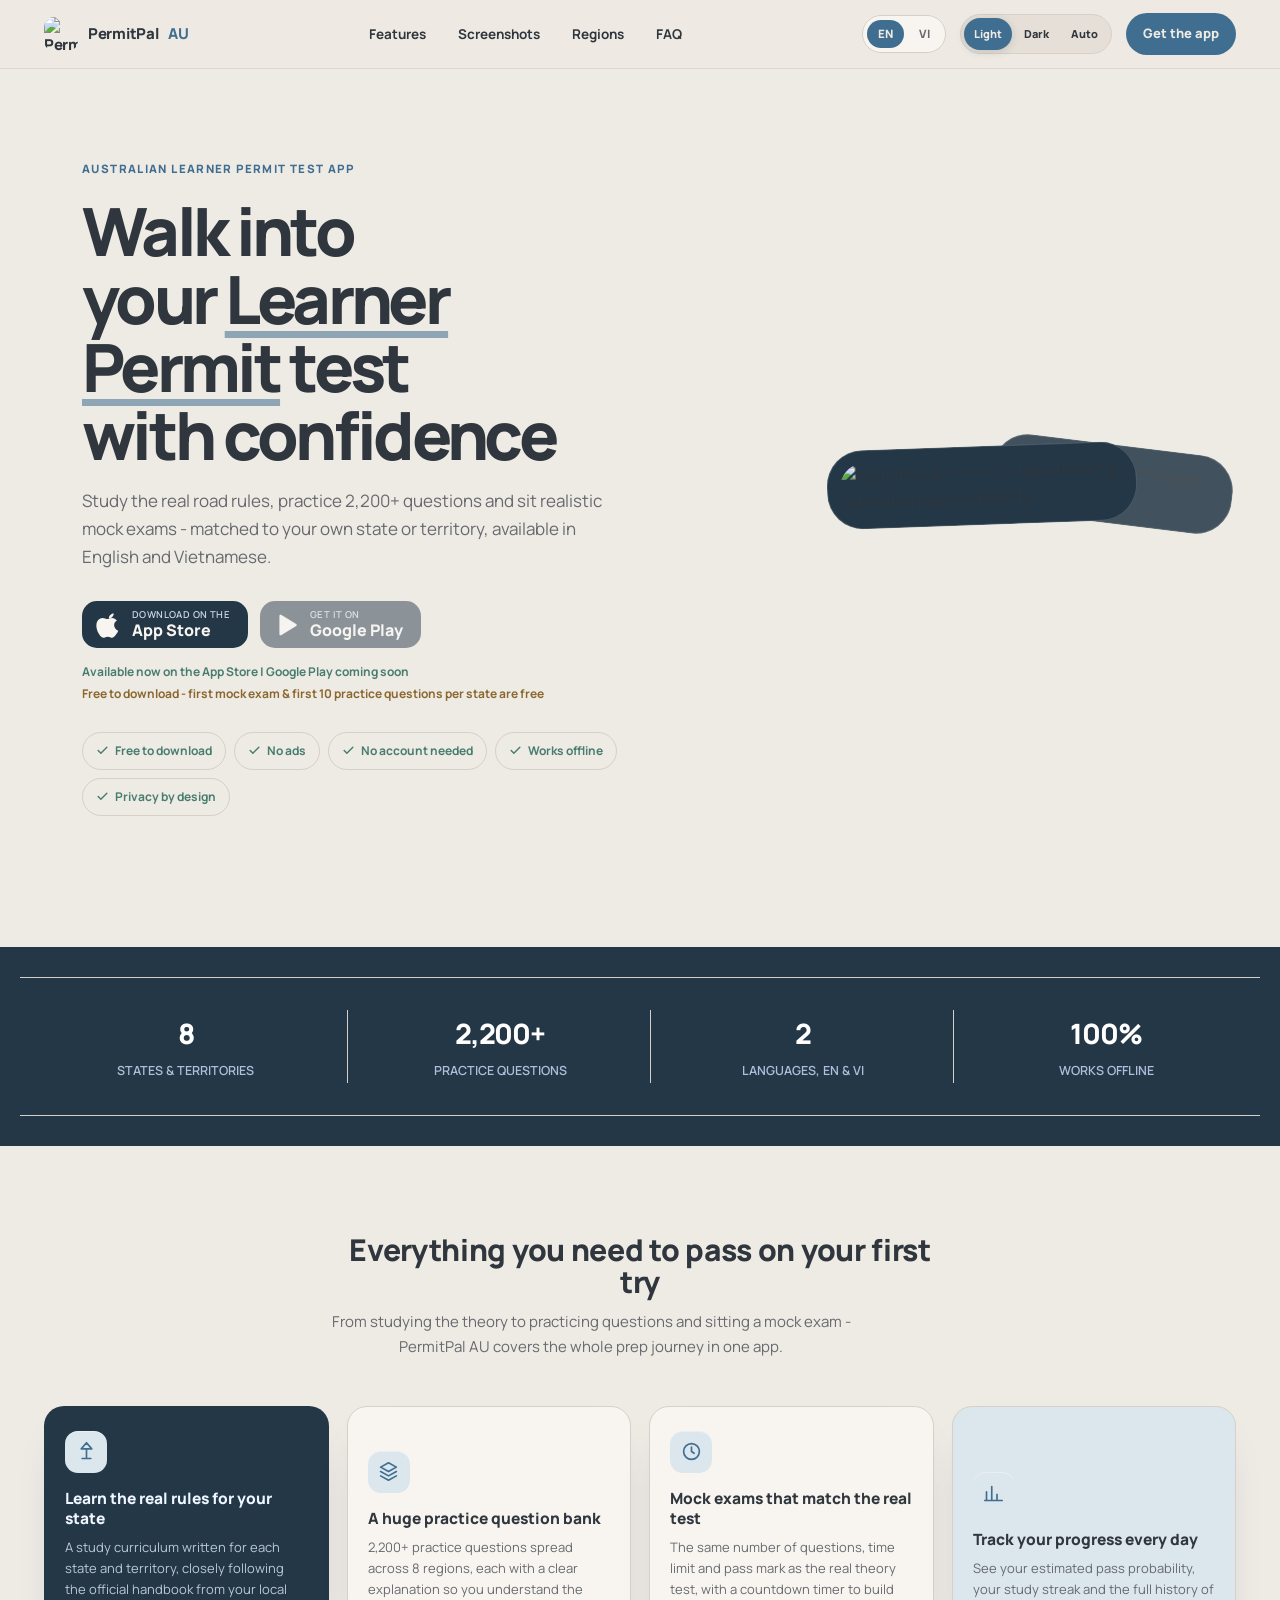
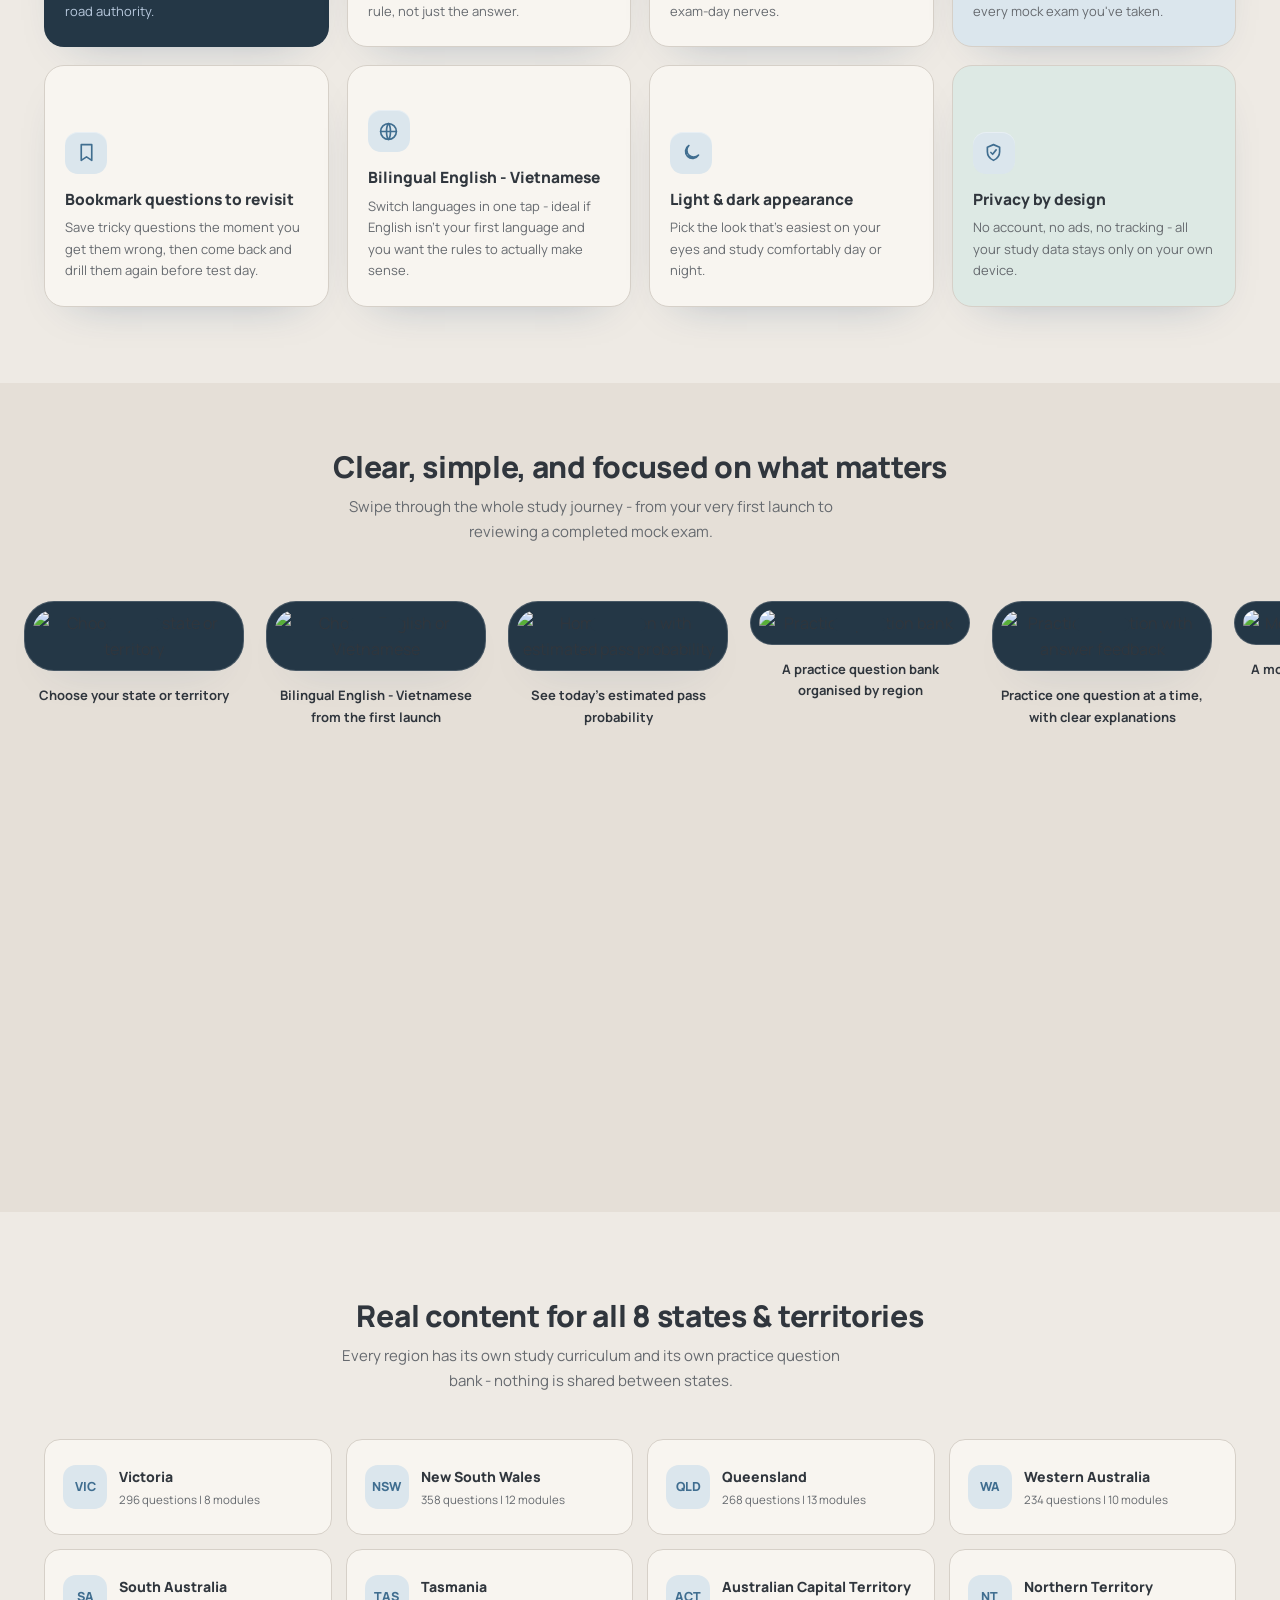
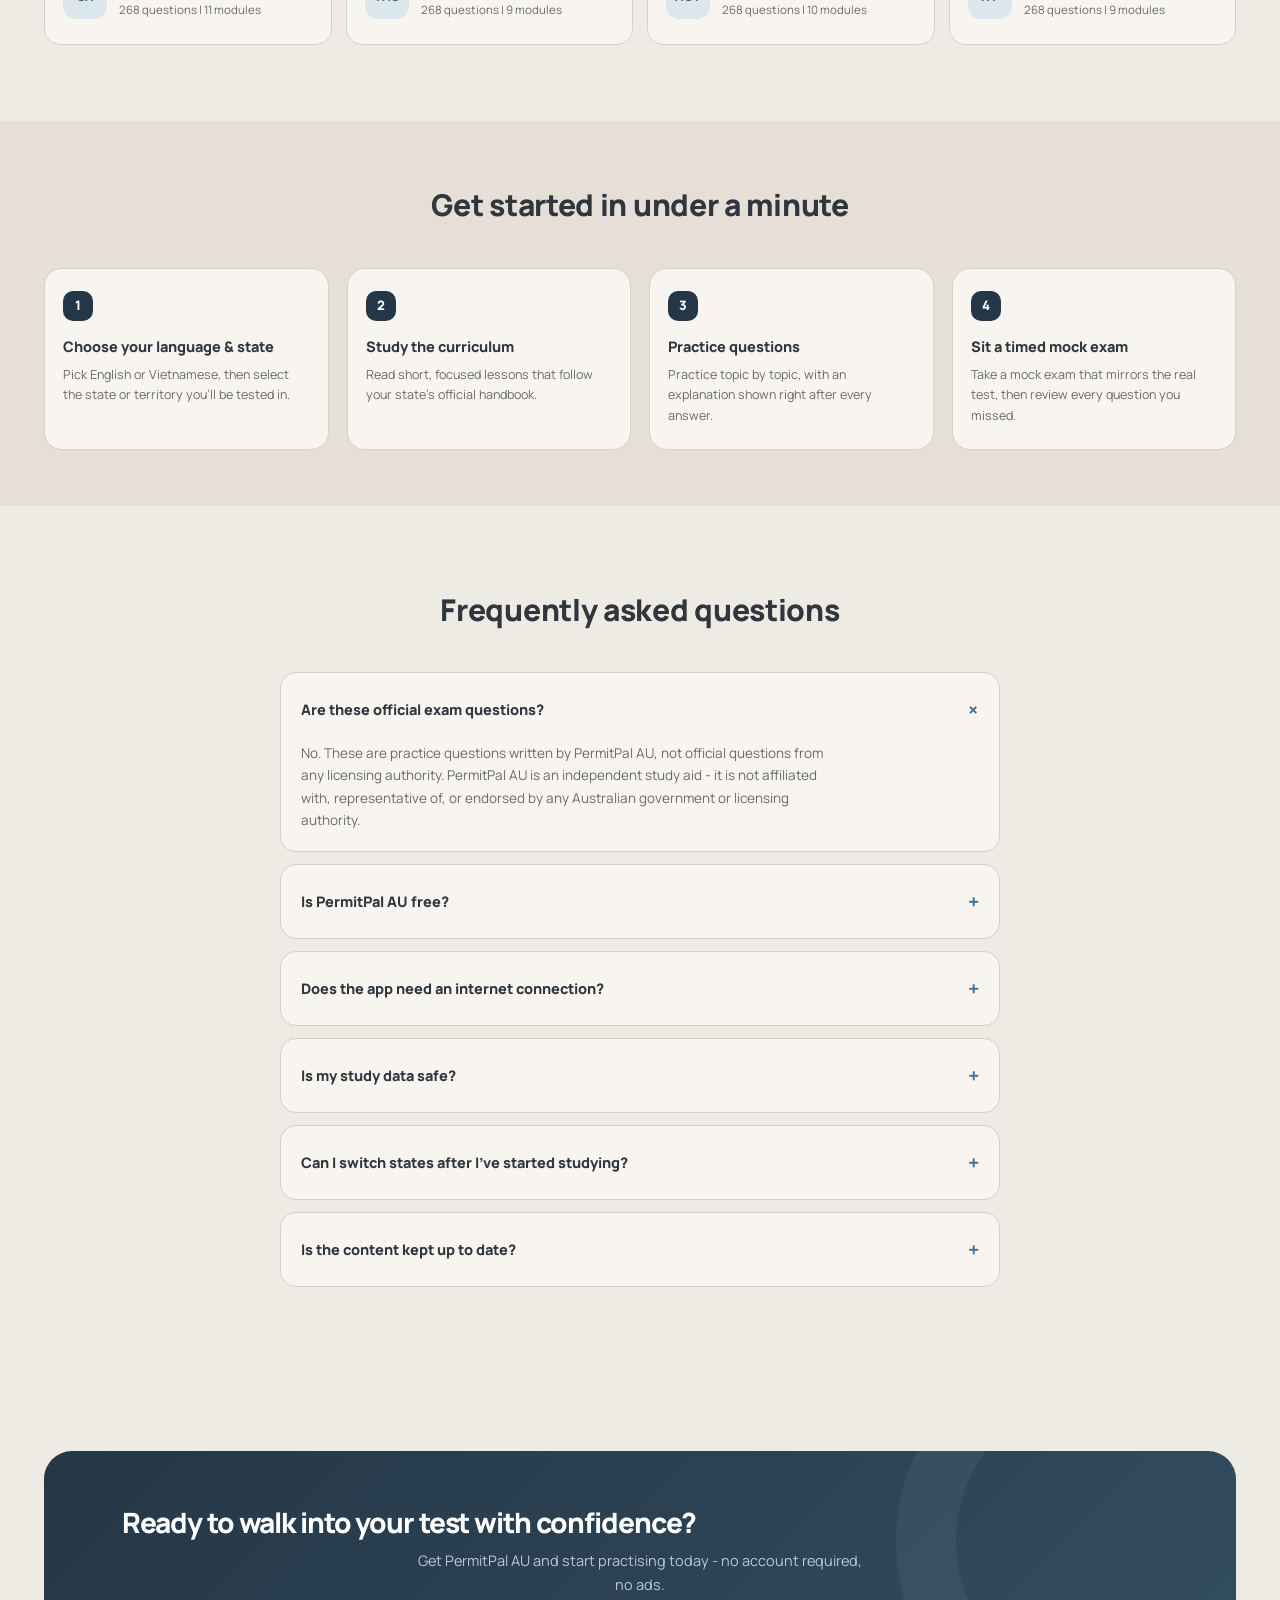
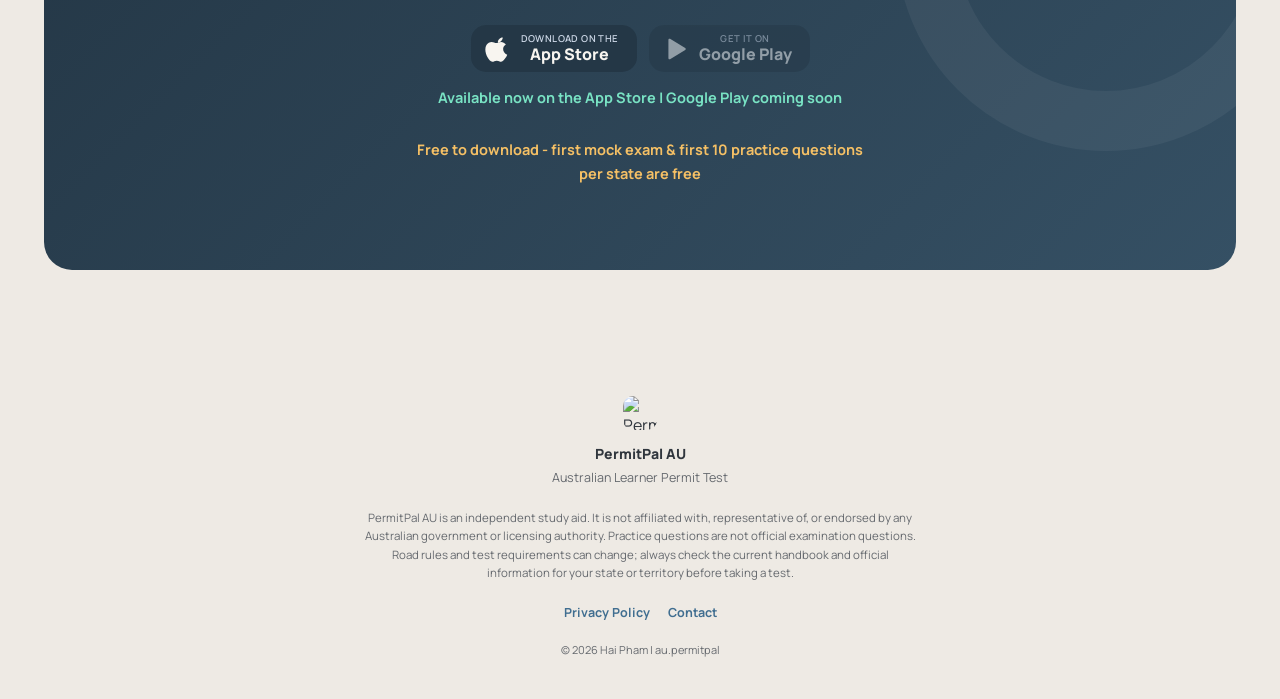
==== index.html @ d07d96dd "Initial PermitPal website publish" ====
<!doctype html>
<html lang="en">
  <head>
    <meta charset="UTF-8" />
    <meta name="viewport" content="width=device-width, initial-scale=1.0" />
    <meta
      name="description"
      content="PermitPal AU - study and practice app for the Australian Learner Permit theory test, real content for all 8 states &amp; territories, bilingual English-Vietnamese, works fully offline."
    />
    <title>PermitPal AU - Australian Learner Permit Test prep, by state</title>
    <meta name="apple-itunes-app" content="app-id=6799612112" />
    <link rel="icon" type="image/png" href="/assets/logo-DMLN0o9b.png" />
    <meta name="theme-color" content="#eeeae4" />
    <script>
      try {
        var t = localStorage.getItem("permitpal-theme") || "light";
        if (t !== "system") document.documentElement.dataset.theme = t;
      } catch (e) {}
    </script>
    <script type="module" crossorigin src="/assets/main-DHey0I_q.js"></script>
    <link rel="stylesheet" crossorigin href="/assets/style-DIvfP53D.css">
  </head>
  <body>
    <div id="root"></div>
  </body>
</html>
---- assets/style-DIvfP53D.css ----
:root{--bg:#f4f7fb;--bg-alt:#edf2fa;--surface:#fff;--ink:#10243e;--muted:#66768a;--line:#e7ecf2;--blue:#246bfd;--blue2:#eaf1ff;--mint:#118365;--mint2:#e9fbf5;--amber:#b5790a;--amber2:#fdf1dd;--red:#ef5d67;--navy:#071a2f;--navy2:#113a61;--shadow:0 20px 45px -20px #10243e2e;--shadow-lg:0 30px 70px -25px #071a2f59}@media (prefers-color-scheme:dark){:root:not([data-theme=light]){--bg:#07111f;--bg-alt:#0c1c30;--surface:#101f31;--ink:#edf4fc;--muted:#91a2b7;--line:#24374c;--blue:#5b8cff;--blue2:#162d4e;--mint:#35d6a5;--mint2:#102f2c;--amber:#f5c065;--amber2:#2c2410;--red:#ff8790;--navy:#0b1827;--navy2:#0f2c49;--shadow:0 20px 45px -20px #0000008c;--shadow-lg:0 30px 70px -25px #0009}}:root[data-theme=dark]{--bg:#07111f;--bg-alt:#0c1c30;--surface:#101f31;--ink:#edf4fc;--muted:#91a2b7;--line:#24374c;--blue:#5b8cff;--blue2:#162d4e;--mint:#35d6a5;--mint2:#102f2c;--amber:#f5c065;--amber2:#2c2410;--red:#ff8790;--navy:#0b1827;--navy2:#0f2c49;--shadow:0 20px 45px -20px #0000008c;--shadow-lg:0 30px 70px -25px #0009}*{box-sizing:border-box}html{scroll-behavior:smooth}#download,#features,#screenshots,#regions,#faq{scroll-margin-top:90px}body{background:var(--bg);color:var(--ink);-webkit-font-smoothing:antialiased;margin:0;font-family:Manrope,-apple-system,BlinkMacSystemFont,Segoe UI,Roboto,Arial,sans-serif;line-height:1.65;overflow-x:hidden}a{color:var(--blue);font-weight:700;text-decoration:none}a:hover{text-decoration:underline}img{max-width:100%;display:block}.wrap{max-width:1120px;margin:0 auto;padding:0 24px}.topbar{z-index:30;-webkit-backdrop-filter:blur(10px);backdrop-filter:blur(10px);background:color-mix(in srgb, var(--bg) 86%, transparent);border-bottom:1px solid var(--line);position:sticky;top:0}.topbar-inner{justify-content:space-between;align-items:center;gap:16px;max-width:1120px;margin:0 auto;padding:14px 24px;display:flex}.brand{align-items:center;gap:10px;font-size:15px;font-weight:800;display:flex}.brand .au{color:var(--blue)}.topnav{align-items:center;gap:26px;display:flex}.topnav a{color:var(--ink);font-size:13.5px;font-weight:700}.topnav a:hover{color:var(--blue);text-decoration:none}.topbar-right{align-items:center;gap:14px;display:flex}.lang-switch{background:var(--surface);border:1px solid var(--line);border-radius:999px;align-items:center;gap:4px;padding:4px;display:flex}.lang-switch a,.lang-switch span{color:var(--muted);border-radius:999px;padding:5px 11px;font-size:11.5px;font-weight:800}.lang-switch .active{background:var(--blue);color:#fff}.lang-switch a:hover{background:var(--blue2);color:var(--blue);text-decoration:none}.topbar .cta-small{background:var(--navy);color:#fff;border-radius:999px;padding:10px 18px;font-size:13px;font-weight:800}.topbar .cta-small:hover{opacity:.9;text-decoration:none}@media (width<=760px){.topnav{display:none}}@media (width<=420px){.topbar-inner{gap:8px;padding:12px 16px}.brand{gap:7px;font-size:13px}.brand img{width:26px;height:26px}.topbar-right{gap:8px}.lang-switch a,.lang-switch span{padding:5px 8px;font-size:10.5px}.topbar .cta-small{padding:9px 13px;font-size:12px}}.hero{padding:56px 0 30px;position:relative;overflow:hidden}.hero-blob{filter:blur(60px);opacity:.35;z-index:0;border-radius:50%;position:absolute}.hero-blob.b1{background:var(--blue);width:380px;height:380px;top:-140px;left:-120px}.hero-blob.b2{background:var(--mint);opacity:.25;width:340px;height:340px;top:60px;right:-140px}.hero-inner{z-index:1;grid-template-columns:1.05fr .95fr;align-items:center;gap:40px;display:grid;position:relative}.hero-inner>div{min-width:0}@media (width<=900px){.hero-inner{text-align:center;grid-template-columns:minmax(0,1fr)}.hero-blob.b2{display:none}}.eyebrow{letter-spacing:1.2px;color:var(--blue);background:var(--blue2);border-radius:999px;align-items:center;gap:6px;margin-bottom:18px;padding:8px 15px;font-size:11.5px;font-weight:800;display:inline-flex}.hero h1{letter-spacing:-.02em;margin:0 0 18px;font-size:44px;font-weight:800;line-height:1.1}.hero h1 .hl{color:var(--blue)}.hero .subtitle{color:var(--muted);max-width:480px;margin:0 0 30px;font-size:16.5px}@media (width<=900px){.hero h1{font-size:34px}.hero .subtitle{margin:0 auto 30px}}.store-row{flex-wrap:wrap;gap:12px;margin-bottom:14px;display:flex}@media (width<=900px){.store-row{justify-content:center}}.store-badge{background:var(--navy);color:#fff;box-shadow:var(--shadow);border-radius:13px;align-items:center;gap:10px;padding:9px 18px 9px 14px;transition:transform .15s,opacity .15s;display:inline-flex;position:relative}.store-badge:hover{opacity:.92;text-decoration:none;transform:translateY(-2px)}.store-badge.disabled{cursor:default;opacity:.48;box-shadow:none;-webkit-user-select:none;user-select:none}.store-badge.disabled:hover{opacity:.48;transform:none}.store-badge svg{flex:none;width:26px;height:26px}.store-badge .label{flex-direction:column;line-height:1.15;display:flex}.store-badge .label .small{color:#c9d4e3;text-transform:uppercase;letter-spacing:.4px;font-size:9.5px;font-weight:600}.store-badge .label .big{font-size:16px;font-weight:800}.store-note{color:var(--amber);margin:2px 0 0;font-size:12px;font-weight:700}.store-note.light{color:#f5c065}.store-note.available{color:var(--mint)}.store-note.light.available{color:#79e3c4}@media (width<=900px){.store-note{text-align:center}}.trust-row{flex-wrap:wrap;gap:8px;margin-top:20px;display:flex}@media (width<=900px){.trust-row{justify-content:center}}.trust-pill{color:var(--mint);background:var(--mint2);border-radius:999px;align-items:center;gap:6px;padding:8px 13px;font-size:12px;font-weight:700;display:flex}.trust-pill svg{flex:none;width:13px;height:13px}.hero-visual{justify-content:center;display:flex;position:relative}.phone-stack{width:100%;max-width:340px;position:relative}.phone{background:var(--navy);box-shadow:var(--shadow-lg);border-radius:42px;padding:12px;position:relative}.phone img{border-radius:30px;width:100%;display:block}.phone:before{content:"";background:var(--navy);z-index:2;border-radius:999px;width:84px;height:20px;position:absolute;top:26px;left:50%;transform:translate(-50%)}.phone.behind{z-index:0;opacity:.85;width:78%;position:absolute;bottom:-6%;right:-10%;transform:rotate(6deg)}.phone.front{z-index:1;position:relative}@media (prefers-reduced-motion:no-preference){.phone-stack{animation:6s ease-in-out infinite phoneFloat}@keyframes phoneFloat{0%,to{transform:translateY(0)}50%{transform:translateY(-10px)}}}@font-face{font-family:Manrope;src:url(/assets/Manrope-FzEoaBTQ.ttf)format("truetype");font-style:normal;font-weight:400 800;font-display:swap}:root{--bg:#eeeae4;--bg-alt:#e5dfd7;--surface:#f8f5f0;--ink:#30363d;--muted:#666a6f;--line:#d6d0c8;--blue:#406e90;--blue2:#dbe6ed;--mint:#477d70;--mint2:#dde9e4;--navy:#243746;--navy2:#355064;--shadow:0 18px 44px -30px #123b6961;--shadow-lg:0 42px 90px -42px #081b3194}@media (prefers-color-scheme:dark){:root:not([data-theme=light]){--bg:#202428;--bg-alt:#272d31;--surface:#2b3237;--ink:#e8e5df;--muted:#b6b1aa;--line:#424a50;--blue:#91b6d0;--blue2:#344957;--mint:#86b6aa;--mint2:#314740;--navy:#171d21;--navy2:#2e414f}}body{background:var(--bg)}.wrap,.topbar-inner{max-width:1240px}.topbar{border-bottom-color:color-mix(in srgb, var(--line) 72%, transparent);-webkit-backdrop-filter:blur(18px)saturate(140%);backdrop-filter:blur(18px)saturate(140%)}.topbar-inner{min-height:68px;padding-block:10px}.brand{letter-spacing:-.02em}.brand img{border-radius:10px;width:34px;height:34px}.topnav{gap:8px}.topnav a{border-radius:999px;padding:9px 12px}.topnav a:hover{background:var(--blue2)}.topbar .cta-small{background:var(--blue);padding:10px 17px}.topbar .cta-small:active,.store-badge:active{transform:translateY(1px)scale(.99)}.hero{align-items:center;min-height:calc(100dvh - 68px);padding:clamp(36px,6vh,72px) 0;display:grid}.hero-blob{display:none}.hero-inner{grid-template-columns:minmax(0,1.08fr) minmax(320px,.92fr);gap:clamp(38px,7vw,108px)}.hero-copy{padding-left:clamp(0px,3vw,38px)}.hero .eyebrow{letter-spacing:.12em;background:0 0;border-radius:0;padding:0}.hero h1{letter-spacing:-.055em;text-wrap:balance;max-width:720px;font-size:clamp(42px,5.2vw,72px);line-height:1.02}.hero h1 .hl{color:inherit;text-decoration:underline;-webkit-text-decoration-color:color-mix(in srgb, var(--blue) 55%, transparent);text-decoration-color:color-mix(in srgb, var(--blue) 55%, transparent);text-underline-offset:.1em;text-decoration-thickness:.11em}.hero .subtitle{max-width:53ch;font-size:17px}.store-badge{box-shadow:none;border-radius:15px}.store-badge:not(.disabled){background:var(--blue)}.trust-row{max-width:540px;margin-top:28px}.trust-pill{border:1px solid var(--line);background:0 0}.hero-visual{align-items:center;min-height:600px}.phone-stack{max-width:310px;transform:rotate(-2deg)}.phone{border:1px solid #ffffff29;border-radius:36px}.phone img{border-radius:25px}.phone.behind{bottom:-4%;right:-31%;transform:rotate(9deg)}.phone:before{height:18px}.stats-strip{color:var(--ink);background:0 0;margin:0;padding:0}.stats-strip .wrap{text-align:left;border-top:1px solid var(--line);border-bottom:1px solid var(--line);grid-template-columns:1.3fr .9fr 1fr 1.15fr;padding-block:32px}.stat-item{border-left:1px solid var(--line);padding-left:22px}.stat-item:first-child{border-left:0;padding-left:0}.stat-item strong{letter-spacing:-.04em;font-size:34px}.stat-item span{color:var(--muted)}.section-head .eyebrow{display:none}.section-head h2{letter-spacing:-.04em;font-size:clamp(32px,4vw,52px);line-height:1.08}.section-head p{max-width:58ch;font-size:16px}.feature-grid{grid-template-columns:1.45fr .8fr .8fr;grid-auto-flow:dense;gap:16px}.feature-card{min-height:230px;box-shadow:none;border-radius:18px;flex-direction:column;justify-content:flex-end;padding:28px;display:flex}.feature-card:first-child,.feature-card:nth-child(4),.feature-card:nth-child(8){grid-row:span 2;min-height:476px}.feature-card:first-child{background:var(--navy);color:#eef6ff;border-color:#0000}.feature-card:first-child p{color:#b8c9dd}.feature-card:nth-child(4){background:var(--blue2)}.feature-card:nth-child(8){background:var(--mint2)}.feature-card .icon-chip{box-shadow:none}.feature-card h3{font-size:18px;line-height:1.28}.feature-card p{font-size:13.5px}.feature-card:hover{box-shadow:var(--shadow);transform:translateY(-3px)}.showcase-scroll{gap:28px;padding-inline:max(24px,50vw - 596px);scroll-padding-inline:max(24px,50vw - 596px)}.showcase-item{text-align:left;width:246px}.showcase-item p{padding:0;font-size:13px}.showcase-item .phone{box-shadow:var(--shadow)}.region-grid{grid-template-columns:1.35fr 1fr 1fr;gap:12px}.region-chip{box-shadow:none;border-radius:18px;min-height:94px}.region-chip:first-child,.region-chip:nth-child(5){grid-row:span 2}.region-chip .code{border-radius:12px}.step-card{border:0;border-bottom:1px solid var(--line);background:0 0;border-radius:0;padding:30px 0}.step-card:nth-child(odd){padding-right:44px}.step-card:nth-child(2n){border-left:1px solid var(--line);padding-left:44px}.step-card .num{background:var(--blue);border-radius:10px}.step-card h3{font-size:18px}.faq-item{background:0 0;border-width:0 0 1px;border-radius:0;padding:4px 0}.faq-item summary{padding-block:22px;font-size:17px}.faq-item p{max-width:68ch;font-size:14px}.final-cta{text-align:left;border-radius:18px;padding:clamp(42px,6vw,74px)}.final-cta h2{letter-spacing:-.04em;max-width:650px;font-size:clamp(32px,4vw,52px);line-height:1.08}.final-cta p{margin-inline:0}footer{text-align:left}footer img.logo{margin-inline:0}footer .disclaimer{max-width:72ch;margin-inline:0}footer .links{justify-content:flex-start}@media (width<=900px){.hero{min-height:auto}.hero-inner{text-align:left;grid-template-columns:1fr}.hero .subtitle{margin-inline:0}.store-row,.trust-row{justify-content:flex-start}.store-note{text-align:left}.hero-visual{min-height:500px}.feature-grid{grid-template-columns:1fr 1fr}.feature-card:nth-child(n){grid-row:auto;min-height:250px}.region-grid{grid-template-columns:1fr 1fr}.region-chip:nth-child(n){grid-row:auto}}@media (width<=700px){.wrap{padding-inline:18px}.hero{padding-top:38px}.hero h1{font-size:clamp(39px,12vw,54px)}.hero-visual{min-height:430px;overflow:hidden}.phone-stack{max-width:230px}.phone.behind{right:-25%}.stats-strip .wrap{grid-template-columns:1fr 1fr;gap:24px 12px}.stat-item,.stat-item:first-child{border-left:1px solid var(--line);padding-left:14px}.feature-grid,.region-grid,.steps{grid-template-columns:1fr}.feature-card:nth-child(n){min-height:220px}.step-card:nth-child(n){border-left:0;padding:24px 0}.final-cta{padding:40px 24px}}.stats-strip{background:var(--navy);color:#fff;margin-top:46px;padding:30px 0}.stats-strip .wrap{text-align:center;grid-template-columns:repeat(4,1fr);gap:20px;display:grid}@media (width<=700px){.stats-strip .wrap{grid-template-columns:repeat(2,1fr)}}.stat-item strong{font-size:28px;font-weight:800;display:block}.stat-item span{color:#aebedb;font-size:12.5px;font-weight:600}.section{padding:76px 0}.section.tight{padding:56px 0}.section.alt{background:var(--bg-alt)}.section-head{text-align:center;max-width:620px;margin:0 auto 46px}.section-head h2{letter-spacing:-.01em;margin:12px 0;font-size:30px;font-weight:800}.section-head p{color:var(--muted);margin:0;font-size:15px}.feature-grid{grid-template-columns:repeat(4,1fr);gap:18px;display:grid}.feature-grid>*,.region-grid>*,.steps>*{min-width:0}@media (width<=980px){.feature-grid{grid-template-columns:repeat(2,1fr)}}@media (width<=560px){.feature-grid{grid-template-columns:1fr}}.feature-card{background:var(--surface);border:1px solid var(--line);box-shadow:var(--shadow);border-radius:20px;padding:24px 20px;transition:transform .25s,box-shadow .25s,border-color .25s}.feature-card:hover{box-shadow:var(--shadow-lg);border-color:color-mix(in srgb, var(--blue) 35%, var(--line));transform:translateY(-4px)}.feature-card .icon-chip{background:var(--blue2);width:42px;height:42px;color:var(--blue);border-radius:13px;justify-content:center;align-items:center;margin-bottom:16px;transition:transform .25s;display:flex;box-shadow:inset 0 1px #ffffff59}.feature-card:hover .icon-chip{transform:scale(1.08)rotate(-4deg)}.feature-card .icon-chip svg{width:21px;height:21px}.feature-card h3{margin:0 0 8px;font-size:15.5px;font-weight:800}.feature-card p{color:var(--muted);margin:0;font-size:13px}.showcase-scroll{scroll-snap-type:x mandatory;-webkit-overflow-scrolling:touch;gap:22px;padding:10px 24px 30px;display:flex;overflow-x:auto}.showcase-scroll::-webkit-scrollbar{height:8px}.showcase-scroll::-webkit-scrollbar-thumb{background:var(--line);border-radius:99px}.showcase-item{scroll-snap-align:start;text-align:center;flex:none;width:220px}.showcase-item .phone{border-radius:30px;padding:8px;transition:transform .3s}.showcase-item:hover .phone{transform:translateY(-6px)scale(1.02)}.showcase-item .phone img{border-radius:20px}.showcase-item .phone:before{width:56px;height:13px;top:16px}.showcase-item p{color:var(--ink);margin-top:14px;padding:0 6px;font-size:13px;font-weight:700}.region-grid{grid-template-columns:repeat(4,1fr);gap:14px;display:grid}@media (width<=760px){.region-grid{grid-template-columns:repeat(2,1fr)}}.region-chip{background:var(--surface);border:1px solid var(--line);border-radius:16px;align-items:center;gap:12px;padding:18px;transition:transform .2s,box-shadow .2s,border-color .2s;display:flex}.region-chip:hover{box-shadow:var(--shadow);border-color:color-mix(in srgb, var(--blue) 30%, var(--line));transform:translateY(-3px)}.region-chip>div:last-child{min-width:0}.region-chip .code{background:var(--blue2);width:44px;height:44px;color:var(--blue);border-radius:13px;flex:none;justify-content:center;align-items:center;font-size:12.5px;font-weight:800;display:flex}.region-chip .name{font-size:14px;font-weight:800}.region-chip .meta{color:var(--muted);margin-top:2px;font-size:11.5px}.steps{counter-reset:step;grid-template-columns:repeat(4,1fr);gap:18px;display:grid}@media (width<=900px){.steps{grid-template-columns:repeat(2,1fr)}}@media (width<=560px){.steps{grid-template-columns:1fr}}.step-card{background:var(--surface);border:1px solid var(--line);border-radius:18px;padding:22px 18px;transition:transform .25s,box-shadow .25s,border-color .25s;position:relative}.step-card:hover{box-shadow:var(--shadow);border-color:color-mix(in srgb, var(--blue) 30%, var(--line));transform:translateY(-4px)}.step-card .num{background:var(--navy);color:#fff;border-radius:10px;justify-content:center;align-items:center;width:30px;height:30px;margin-bottom:14px;font-size:13px;font-weight:800;display:flex}.step-card h3{margin:0 0 6px;font-size:14.5px;font-weight:800}.step-card p{color:var(--muted);margin:0;font-size:12.5px}.faq-list{max-width:720px;margin:0 auto}.faq-item{background:var(--surface);border:1px solid var(--line);border-radius:16px;margin-bottom:12px;padding:4px 20px;transition:border-color .2s}.faq-item:hover{border-color:color-mix(in srgb, var(--blue) 25%, var(--line))}.faq-item summary{cursor:pointer;justify-content:space-between;align-items:center;gap:12px;padding:16px 0;font-size:14.5px;font-weight:800;list-style:none;display:flex}.faq-item summary::-webkit-details-marker{display:none}.faq-item summary:after{content:"+";color:var(--blue);flex:none;font-size:20px;font-weight:700;transition:transform .25s;display:inline-block}.faq-item[open] summary:after{transform:rotate(45deg)}.faq-item p{color:var(--muted);margin:0 0 16px;font-size:13.5px}@media (prefers-reduced-motion:no-preference){.faq-item[open] p{animation:.25s faqIn}@keyframes faqIn{0%{opacity:0;transform:translateY(-4px)}to{opacity:1;transform:none}}}.final-cta{background:linear-gradient(135deg, var(--navy), var(--navy2));text-align:center;color:#fff;border-radius:28px;padding:56px 40px;position:relative;overflow:hidden}.final-cta:after{content:"";border:60px solid #ffffff0d;border-radius:50%;width:300px;height:300px;position:absolute;top:-120px;right:-80px}.final-cta h2{margin:0 0 12px;font-size:28px;font-weight:800}.final-cta p{color:#b9c6dc;max-width:460px;margin:0 auto 28px;font-size:14.5px}.final-cta .store-row{justify-content:center}footer{text-align:center;padding:50px 0 40px}footer img.logo{border-radius:10px;width:34px;height:34px;margin:0 auto 12px}footer .app-name{font-size:14px;font-weight:800}footer .tag{color:var(--muted);margin-top:3px;font-size:12.5px}footer .disclaimer{max-width:560px;color:var(--muted);margin:20px auto 0;font-size:11.5px;line-height:1.6}footer .links{flex-wrap:wrap;justify-content:center;gap:18px;margin-top:20px;font-size:12.5px;display:flex}footer .copyright{color:var(--muted);margin-top:18px;font-size:11px}@media (prefers-reduced-motion:no-preference){.feature-card,.region-chip,.step-card,.faq-item,.showcase-item,.section-head{opacity:0;transition:opacity .6s,transform .6s;transition-delay:calc(var(--reveal-i,0) * 70ms);transform:translateY(18px)}.feature-card.in-view,.region-chip.in-view,.step-card.in-view,.faq-item.in-view,.showcase-item.in-view,.section-head.in-view,html.no-reveal-js .feature-card,html.no-reveal-js .region-chip,html.no-reveal-js .step-card,html.no-reveal-js .faq-item,html.no-reveal-js .showcase-item,html.no-reveal-js .section-head{opacity:1;transform:none}}.feature-grid{grid-template-columns:repeat(4,minmax(0,1fr));grid-auto-rows:1fr}.feature-card:nth-child(n){grid-row:auto;height:100%;min-height:0}.region-grid{grid-template-columns:repeat(4,minmax(0,1fr));grid-auto-rows:1fr}.region-chip:nth-child(n){grid-row:auto;height:100%;min-height:96px}.steps{grid-template-columns:repeat(4,minmax(0,1fr));gap:18px}.step-card:nth-child(n){border:1px solid var(--line);border-radius:18px;height:100%;padding:22px 18px}@media (width<=980px){.feature-grid,.region-grid,.steps{grid-template-columns:repeat(2,minmax(0,1fr))}}@media (width<=560px){.feature-grid,.region-grid,.steps{grid-template-columns:1fr}}:root[data-theme=light]{--lightningcss-light:initial;--lightningcss-dark: ;color-scheme:light;--bg:#eeeae4;--bg-alt:#e5dfd7;--surface:#f8f5f0;--ink:#30363d;--muted:#666a6f;--line:#d6d0c8;--blue:#406e90;--blue2:#dbe6ed;--mint:#477d70;--mint2:#dde9e4;--amber:#8a672e;--amber2:#eee3ce;--navy:#243746;--navy2:#355064}:root[data-theme=dark]{--lightningcss-light: ;--lightningcss-dark:initial;color-scheme:dark;--bg:#202428;--bg-alt:#272d31;--surface:#2b3237;--ink:#e8e5df;--muted:#b6b1aa;--line:#424a50;--blue:#91b6d0;--blue2:#344957;--mint:#86b6aa;--mint2:#314740;--amber:#d5b67d;--amber2:#493f2d;--navy:#171d21;--navy2:#2e414f}.theme-switch{border:1px solid var(--line);background:var(--bg-alt);border-radius:999px;align-items:center;gap:2px;padding:3px;display:inline-flex}.theme-option{min-height:32px;color:var(--ink);font:inherit;cursor:pointer;background:0 0;border:0;border-radius:999px;padding:0 10px;font-size:11px;font-weight:800;transition:background-color .2s,color .2s,transform .15s}.theme-option:hover{background:var(--surface)}.theme-option[aria-pressed=true]{background:var(--blue);color:var(--bg);box-shadow:0 2px 8px color-mix(in srgb, var(--navy) 16%, transparent)}.theme-option:active{transform:scale(.96)}.theme-option:focus-visible{outline:3px solid var(--blue2);outline-offset:1px}.theme-short{display:none}.lang-switch .active,.topbar .cta-small{color:var(--bg)}.store-badge:not(.disabled){background:var(--navy);color:#f8f5f0}.store-badge:not(.disabled) svg{fill:#f8f5f0}@media (width<=520px){.theme-full{display:none}.theme-short{display:inline}.theme-option{min-width:30px;padding-inline:7px}}@media (width<=1080px){.topnav{display:none}.wrap,.topbar-inner{padding-inline:22px}}@media (width<=768px){#download,#features,#screenshots,#regions,#faq{scroll-margin-top:76px}.topbar-inner{min-height:60px;padding-block:9px}.topbar .cta-small{display:none}.brand{white-space:nowrap}.hero{min-height:auto;padding:42px 0 28px}.hero-inner{gap:34px}.hero-copy{padding-left:0}.hero h1{max-width:13ch;font-size:clamp(38px,8.5vw,52px)}.hero .subtitle{font-size:16px}.hero-visual{min-height:420px}.phone-stack{max-width:225px}.stats-strip{margin-top:0}.stats-strip .wrap{gap:22px 12px;padding-block:26px}.stat-item strong{font-size:27px}.stat-item span{font-size:11px}.section{padding:64px 0}.section.tight{padding:54px 0}.section-head{margin-bottom:34px}.section-head h2{font-size:clamp(29px,7vw,40px)}.feature-card{padding:22px 20px}.showcase-scroll{gap:18px;padding-inline:22px;scroll-padding-inline:22px}.showcase-item{width:210px}.final-cta{padding:42px 28px}.final-cta h2{font-size:clamp(29px,7vw,40px)}footer{padding:42px 0 32px}}@media (width<=560px){.wrap,.topbar-inner{padding-inline:16px}.topbar-inner{gap:8px}.topbar-right{gap:6px}.brand{gap:7px;font-size:13px}.brand img{width:28px;height:28px}.lang-switch a,.lang-switch span{padding:5px 8px}.hero{padding-top:34px}.hero .eyebrow{font-size:10px}.hero h1{letter-spacing:-.045em;max-width:100%;font-size:clamp(34px,10.5vw,44px)}.hero .subtitle{font-size:15px}.store-row{flex-direction:column;align-items:stretch;width:min(100%,270px)}.store-badge{justify-content:flex-start;width:100%}.trust-row{gap:7px}.trust-pill{padding:7px 10px;font-size:11px}.hero-visual{min-height:390px}.phone-stack{max-width:205px}.stats-strip .wrap{padding-inline:16px}.stat-item,.stat-item:first-child{padding-left:10px}.section{padding:52px 0}.section.tight{padding:46px 0}.section-head h2{font-size:29px}.section-head p{font-size:14px}.feature-grid,.region-grid,.steps{gap:12px}.feature-card,.step-card:nth-child(n){height:auto;min-height:0;padding:20px 18px}.region-chip:nth-child(n){min-height:82px;padding:15px}.showcase-scroll{gap:14px;padding:6px 16px 24px;scroll-padding-inline:16px}.showcase-item{width:min(72vw,210px)}.showcase-scroll::-webkit-scrollbar{display:none}.faq-item{padding-inline:0}.faq-item summary{gap:16px;padding-block:18px;font-size:15px}.faq-item p{padding-right:20px}.final-cta{border-radius:16px;padding:36px 20px}.final-cta:after{width:220px;height:220px;right:-110px}.final-cta .store-row{align-items:stretch}footer .disclaimer{font-size:11px}}@media (width<=380px){.topbar-inner{padding-inline:12px}.brand{font-size:12px}.brand img{width:26px;height:26px}.lang-switch a,.lang-switch span{padding-inline:7px;font-size:10px}.theme-option{min-width:27px;padding-inline:5px}.hero h1{font-size:33px}.stats-strip .wrap{column-gap:6px}}
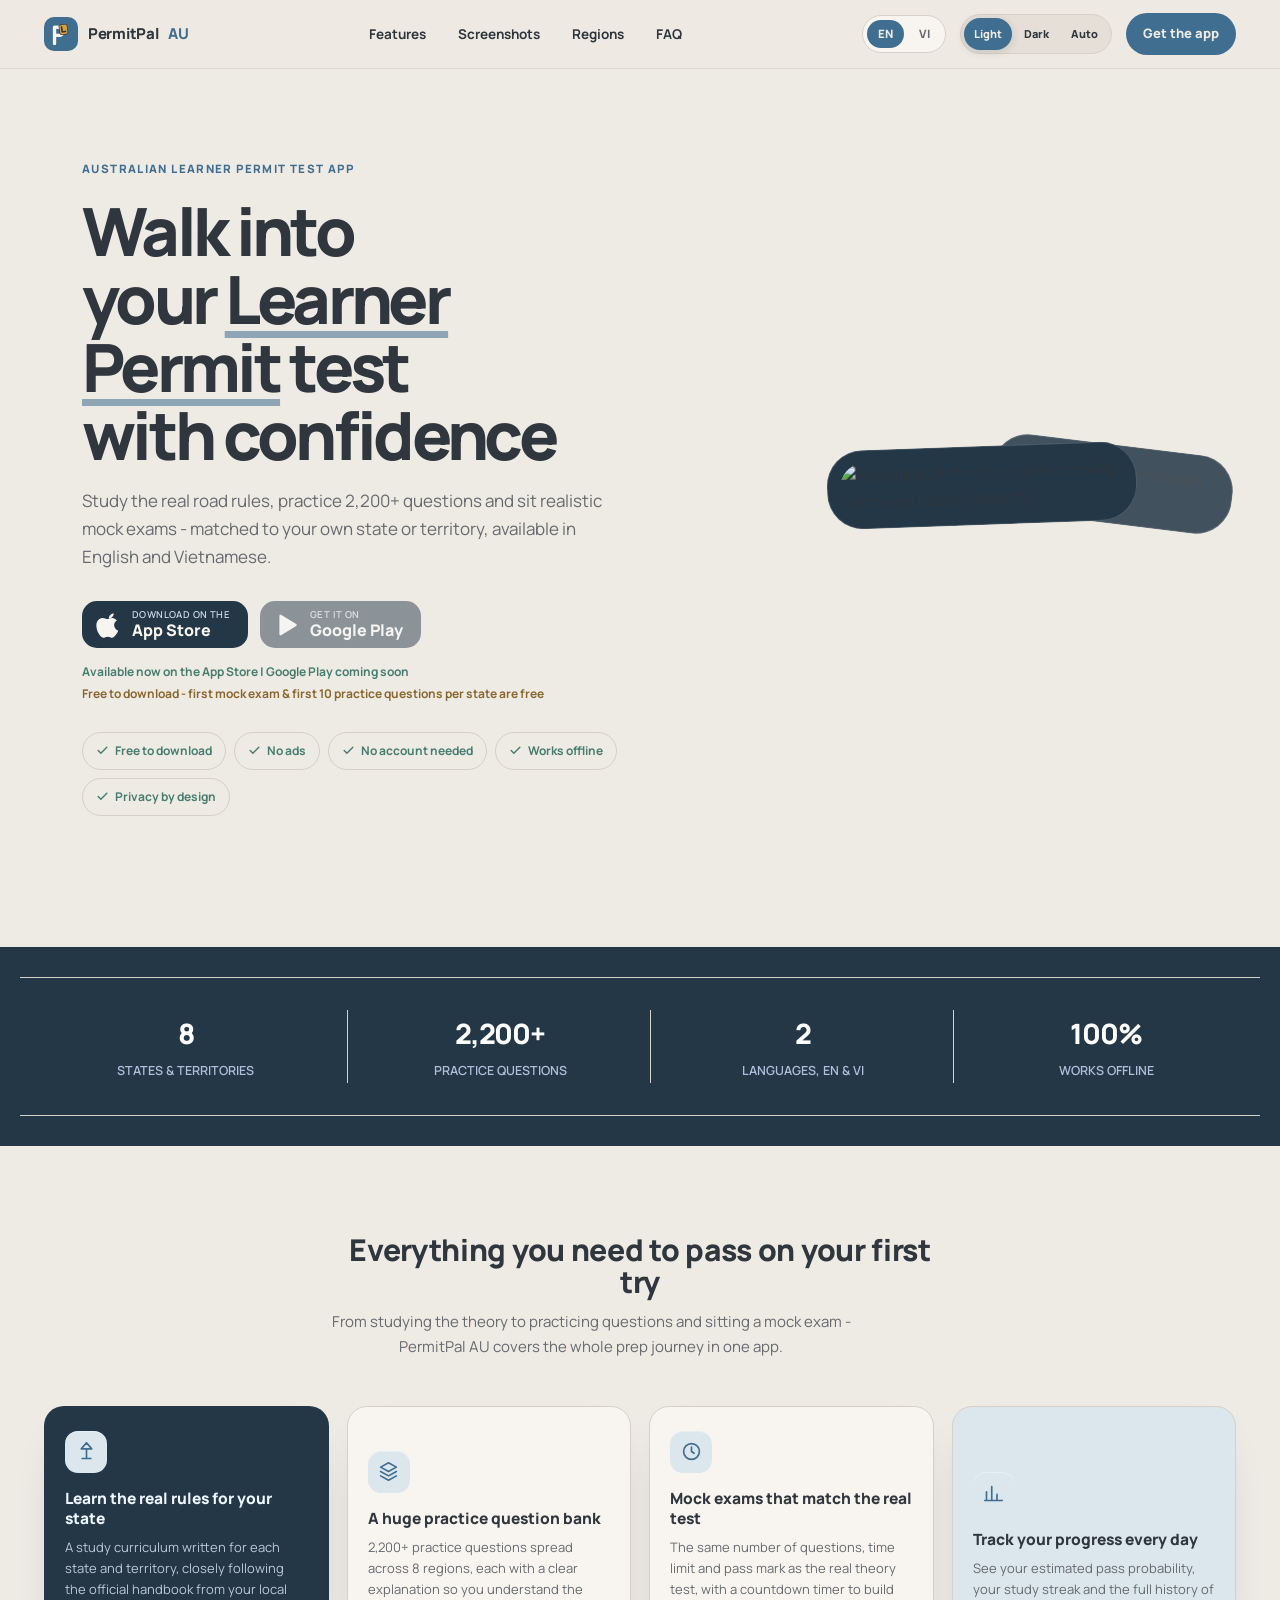
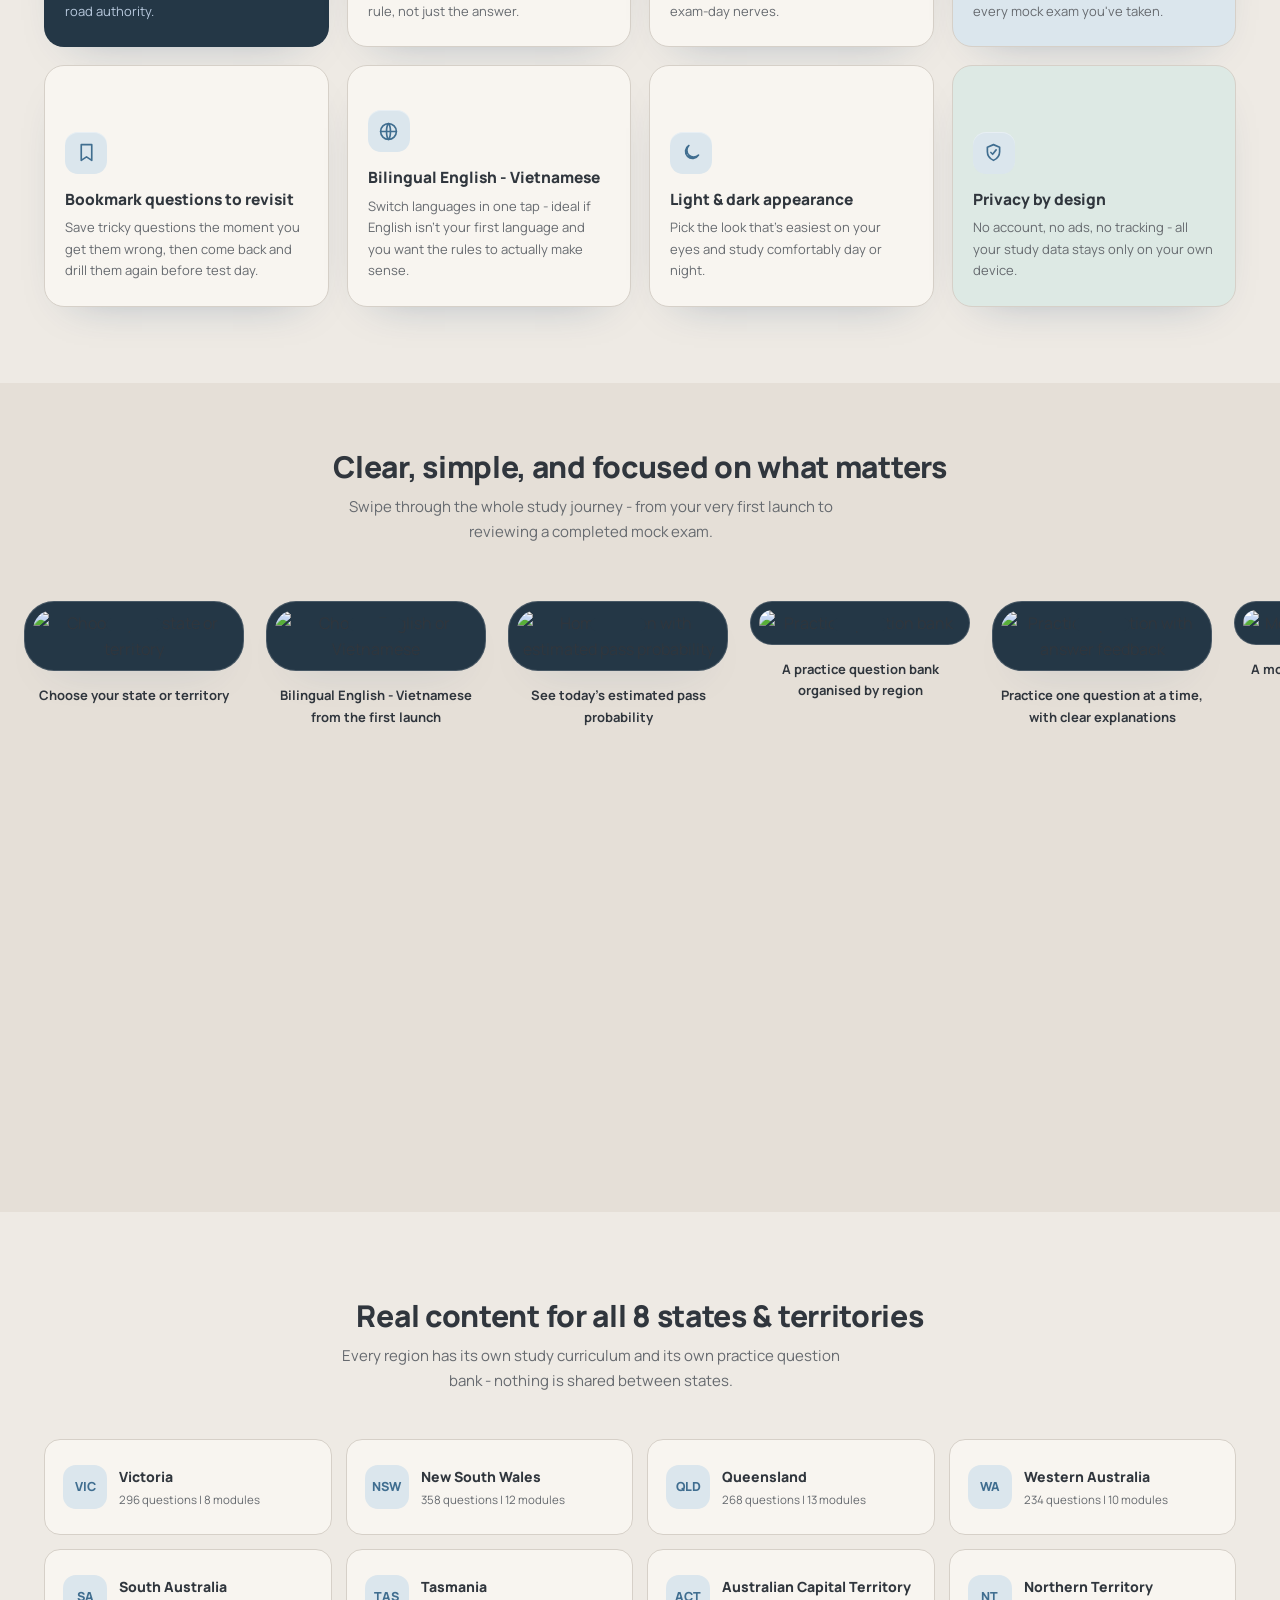
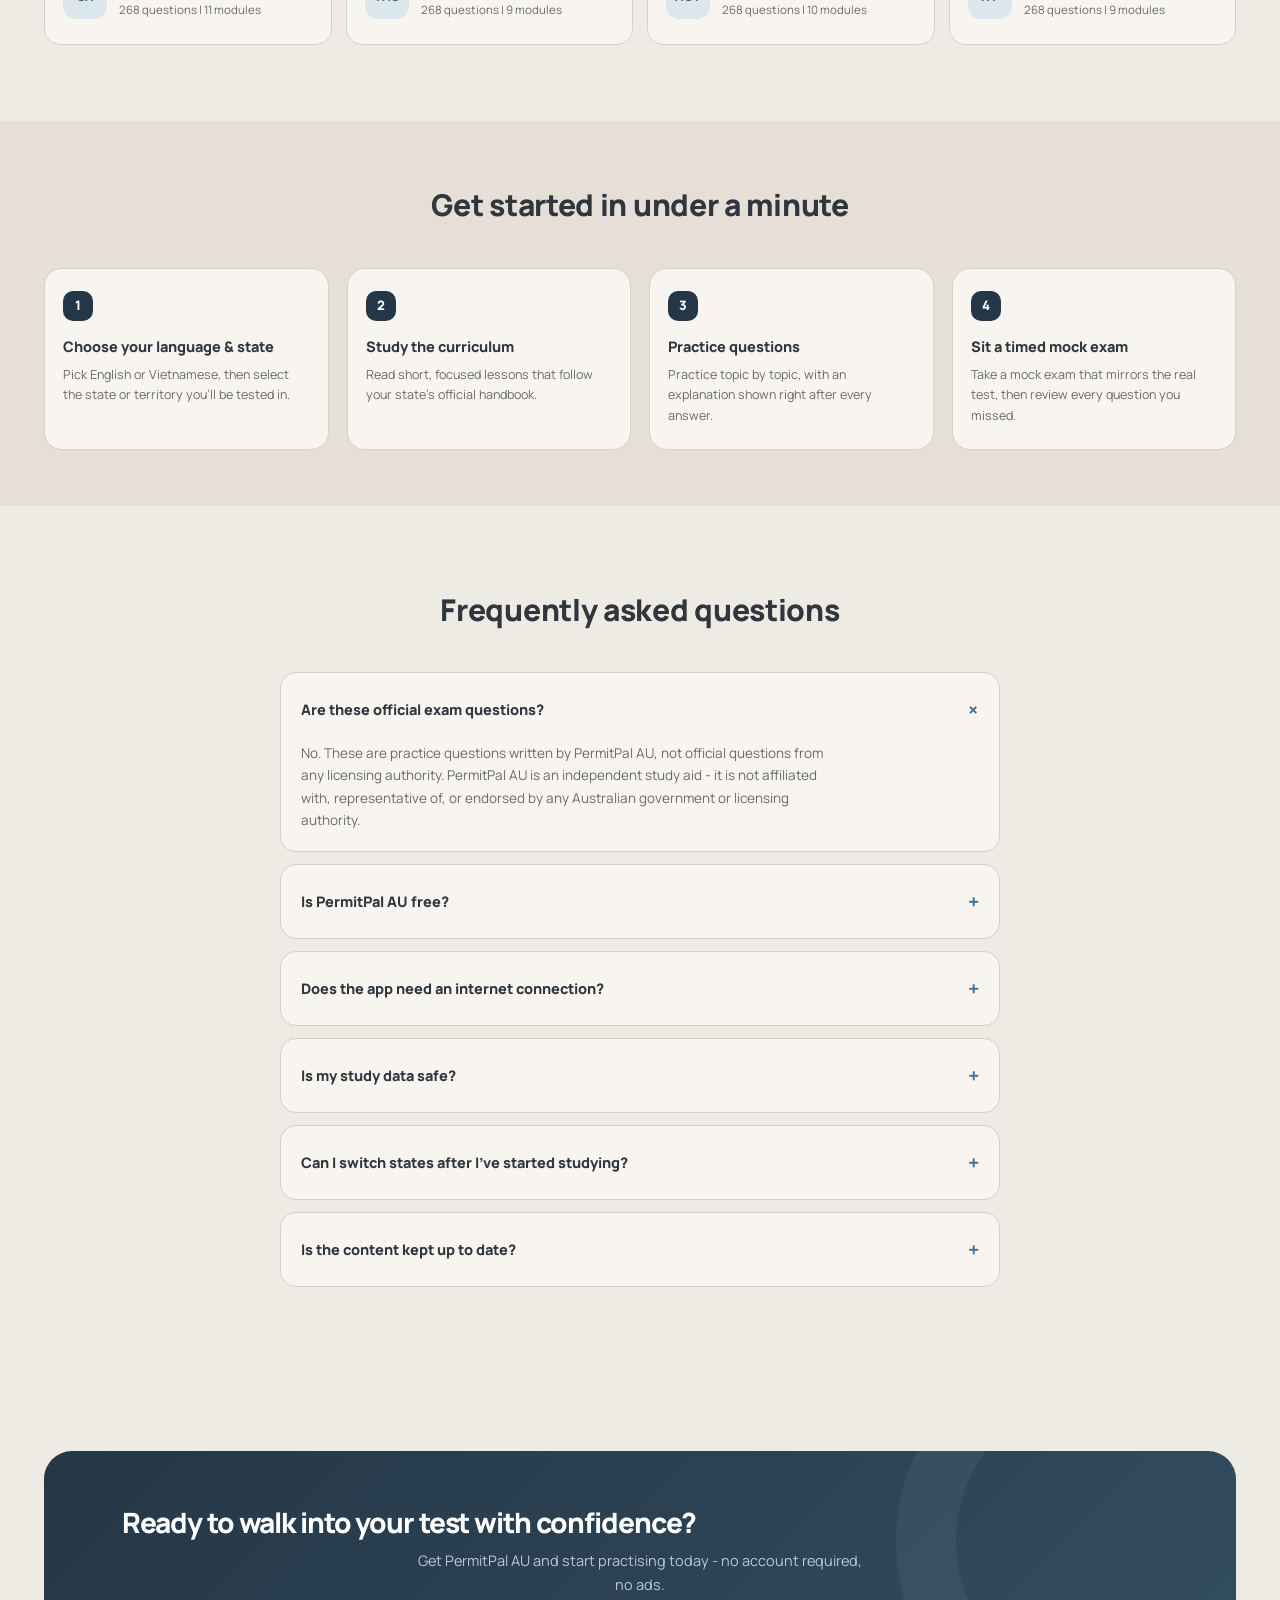
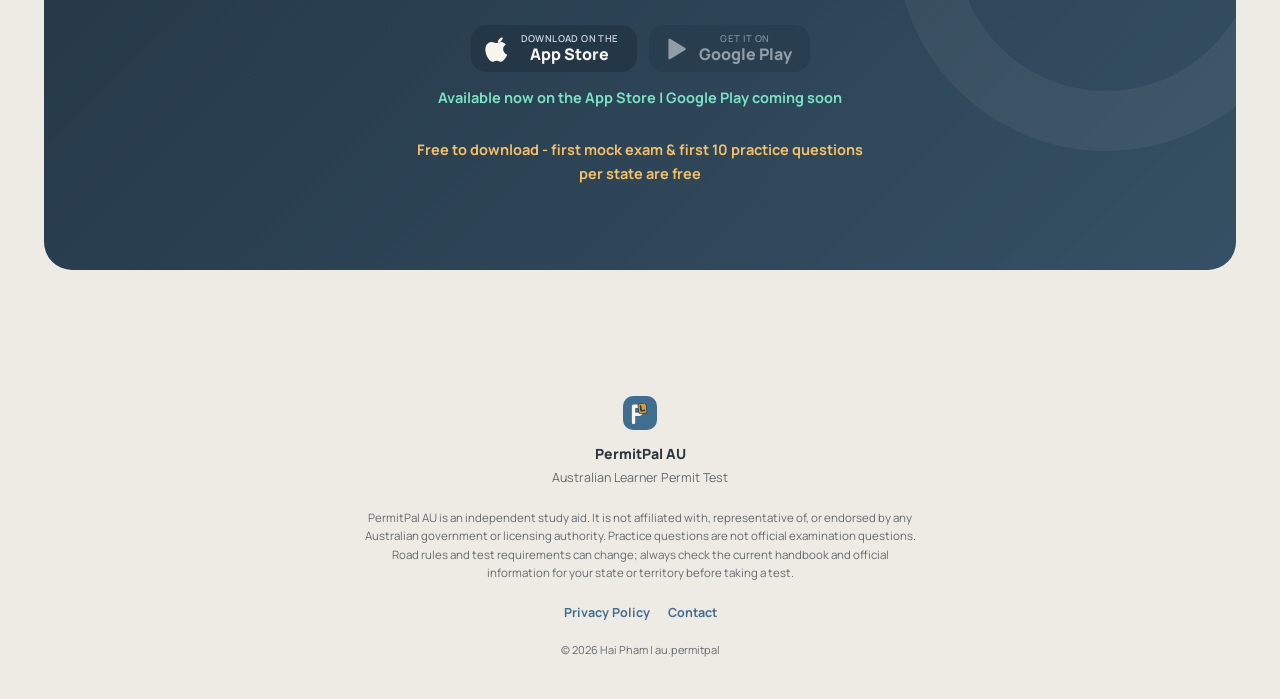
==== commit c559f7ce: "Publish website from private source" ====
--- a/index.html
+++ b/index.html
@@ -9,7 +9,8 @@
     />
     <title>PermitPal AU - Australian Learner Permit Test prep, by state</title>
     <meta name="apple-itunes-app" content="app-id=6799612112" />
-    <link rel="icon" type="image/png" href="/assets/logo-DMLN0o9b.png" />
+    <link rel="icon" type="image/png" sizes="32x32" href="/assets/favicon-32-7gtIOHCT.png" />
+    <link rel="apple-touch-icon" sizes="180x180" href="/assets/apple-touch-icon-DotVtr8G.png" />
     <meta name="theme-color" content="#eeeae4" />
     <script>
       try {
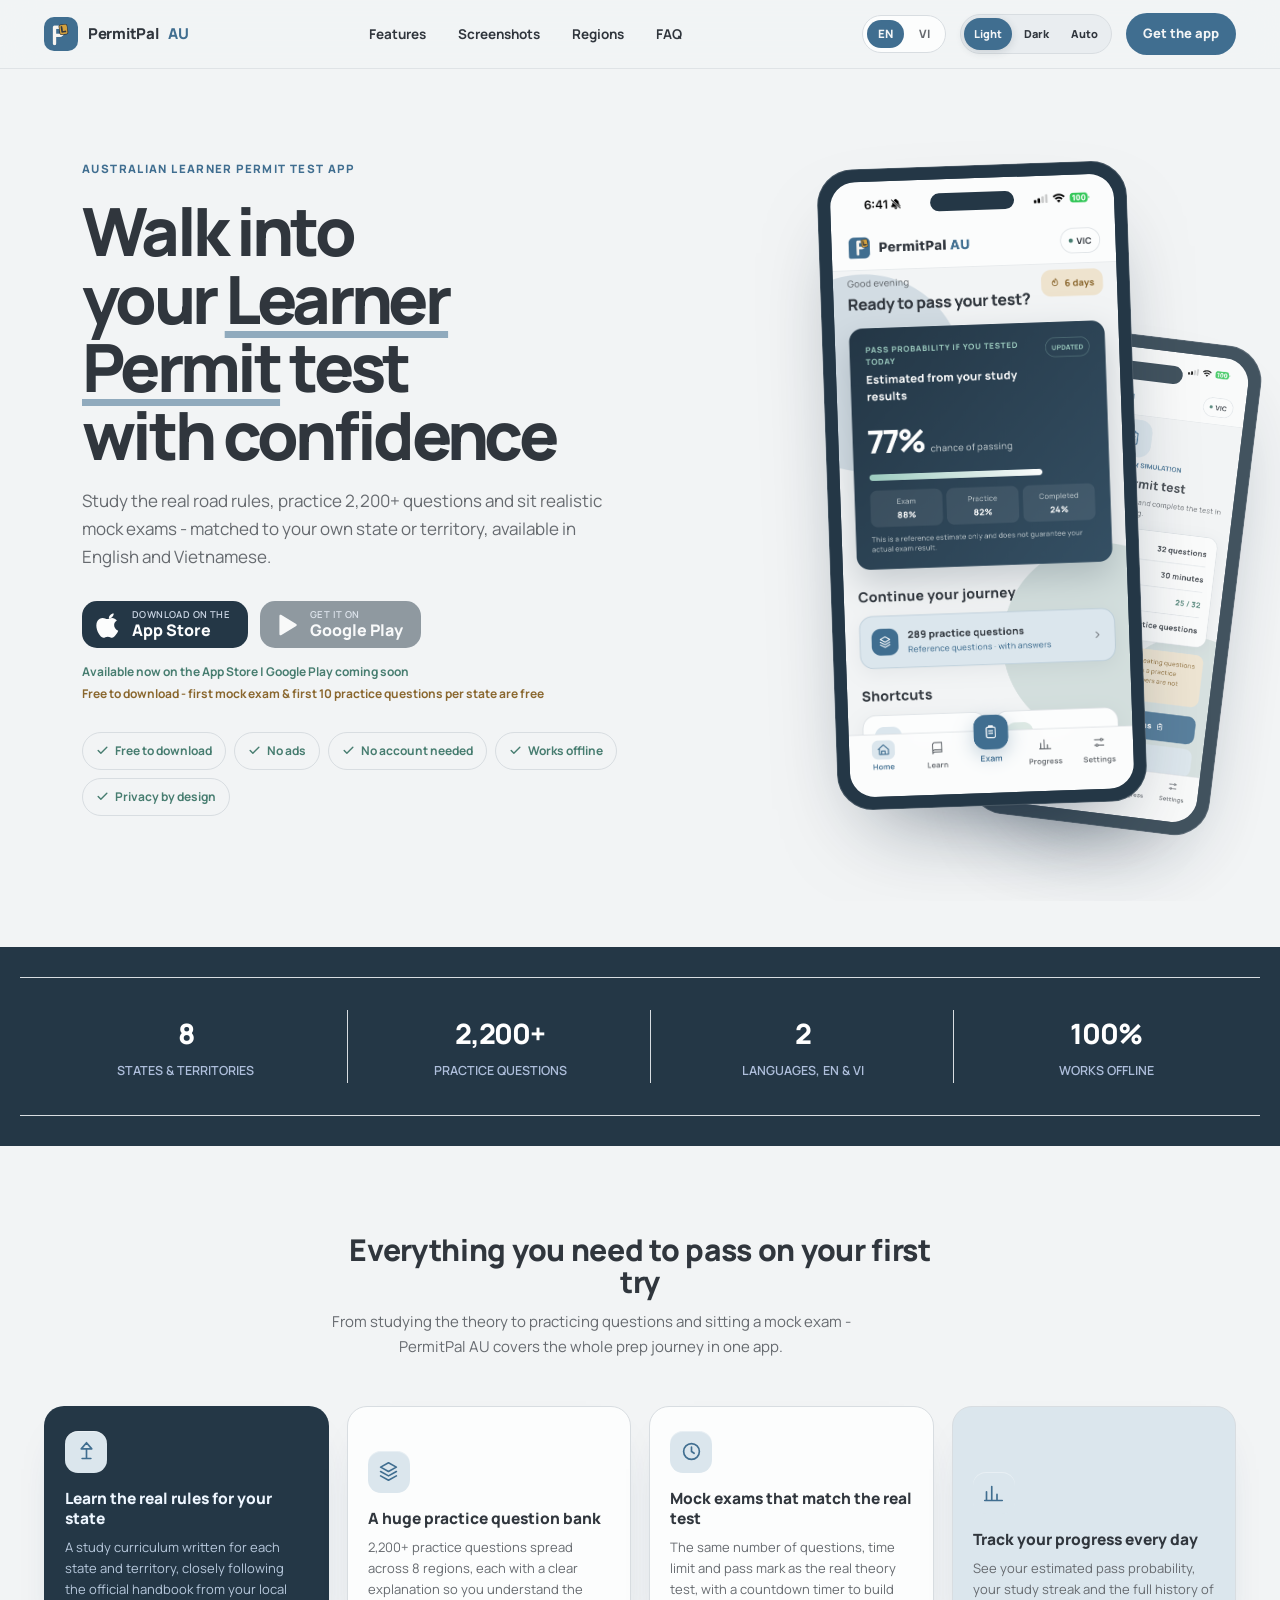
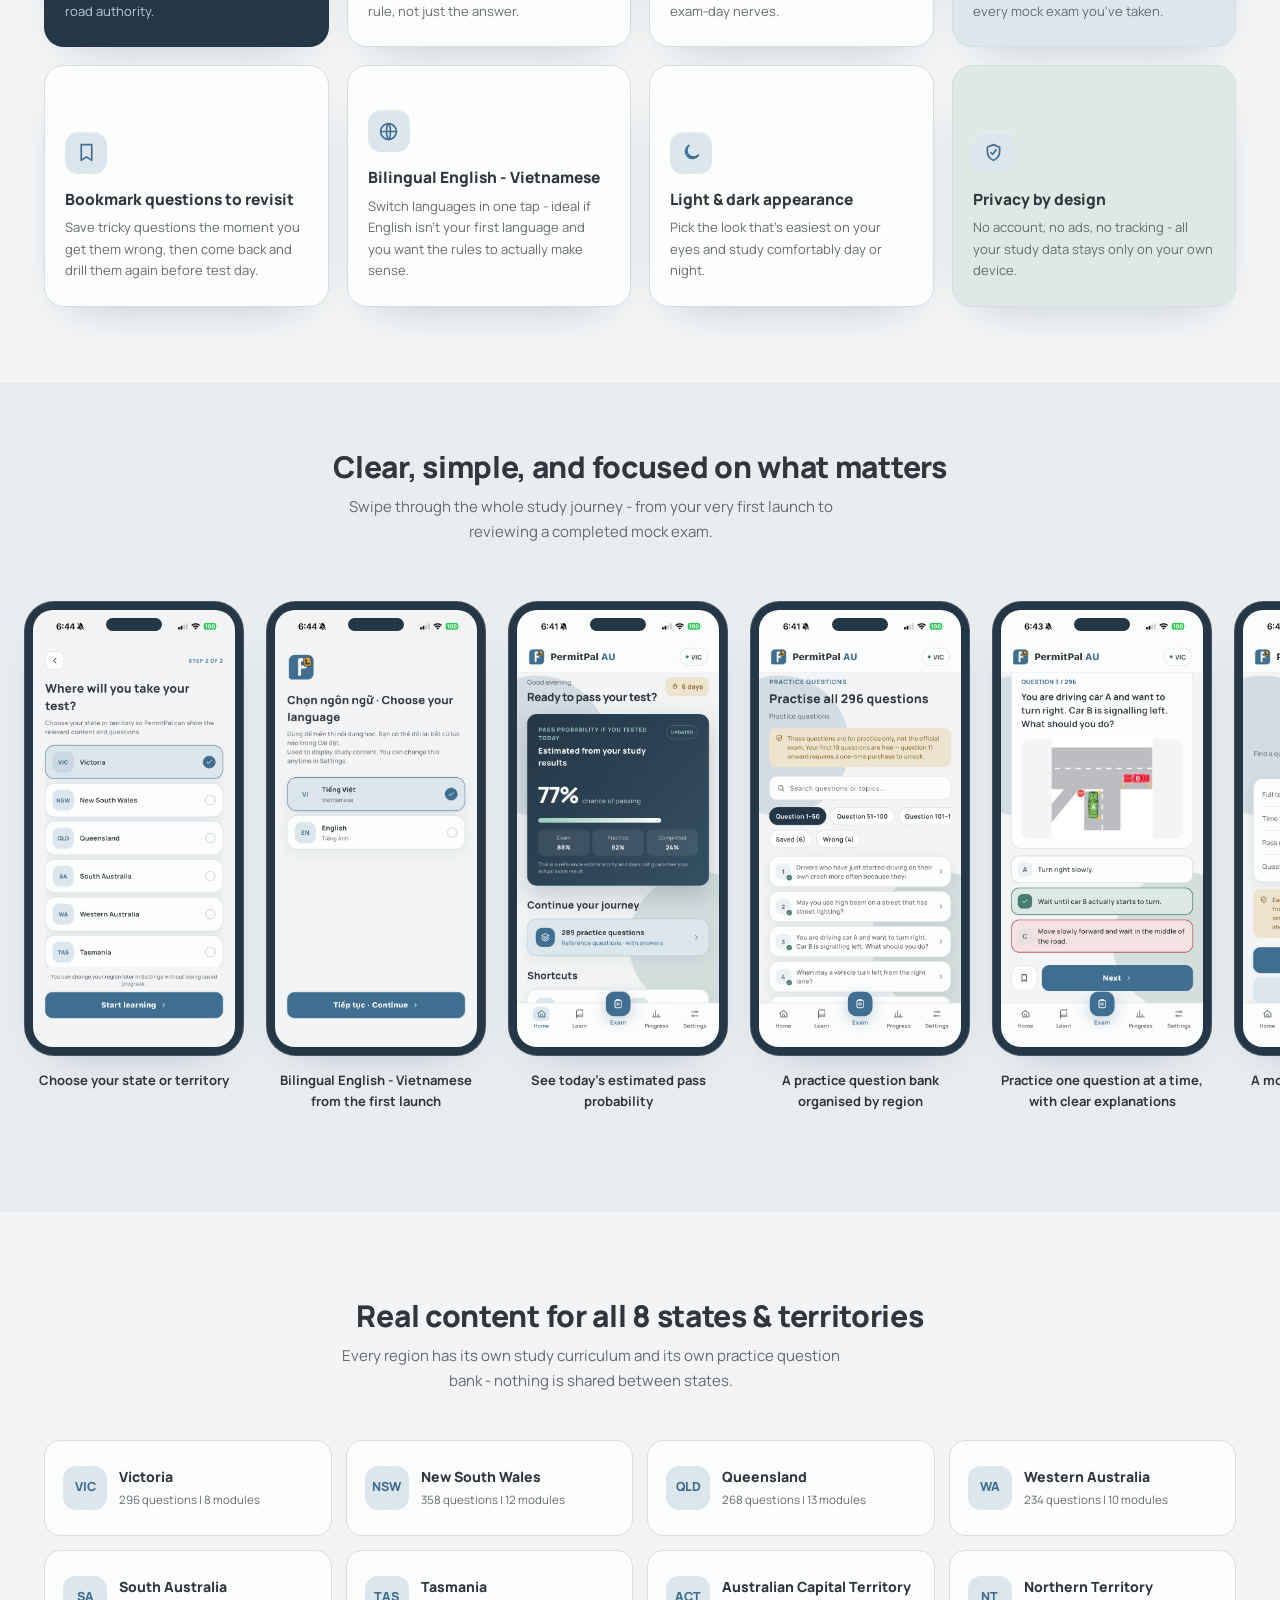
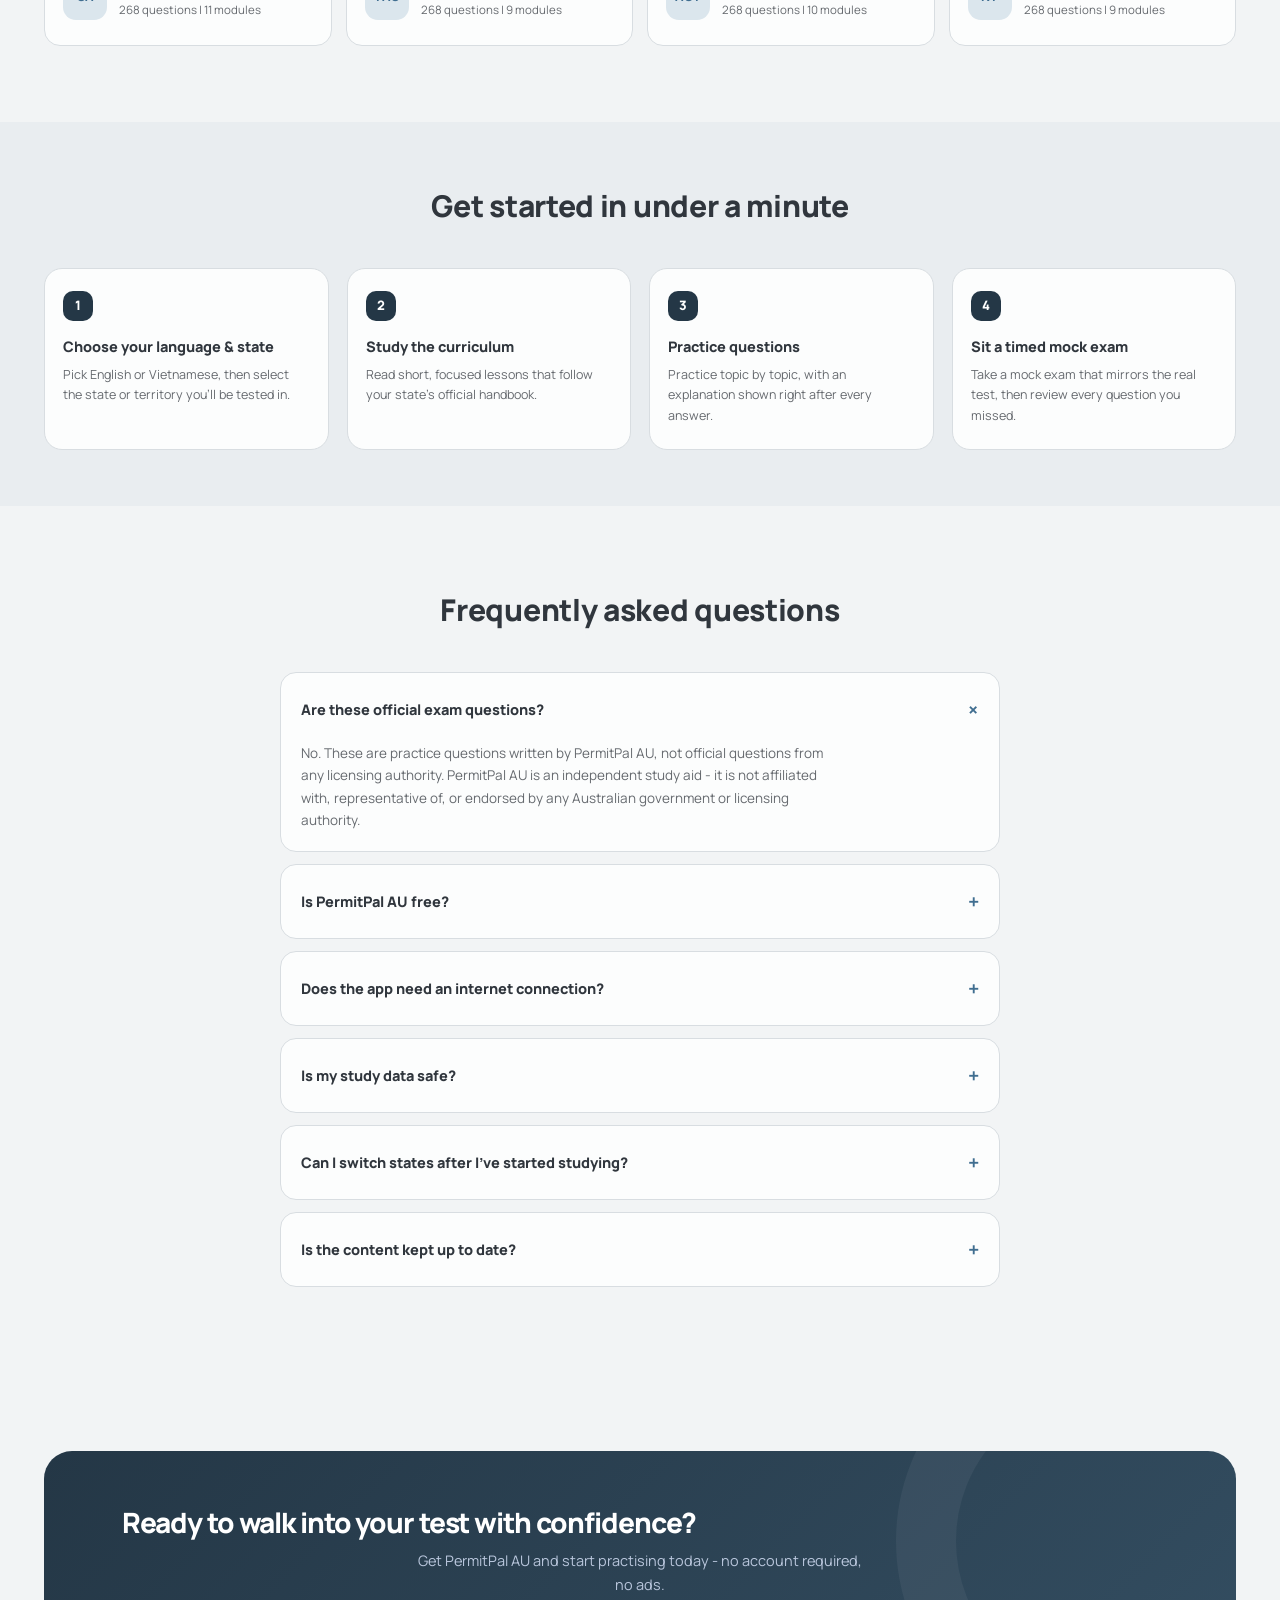
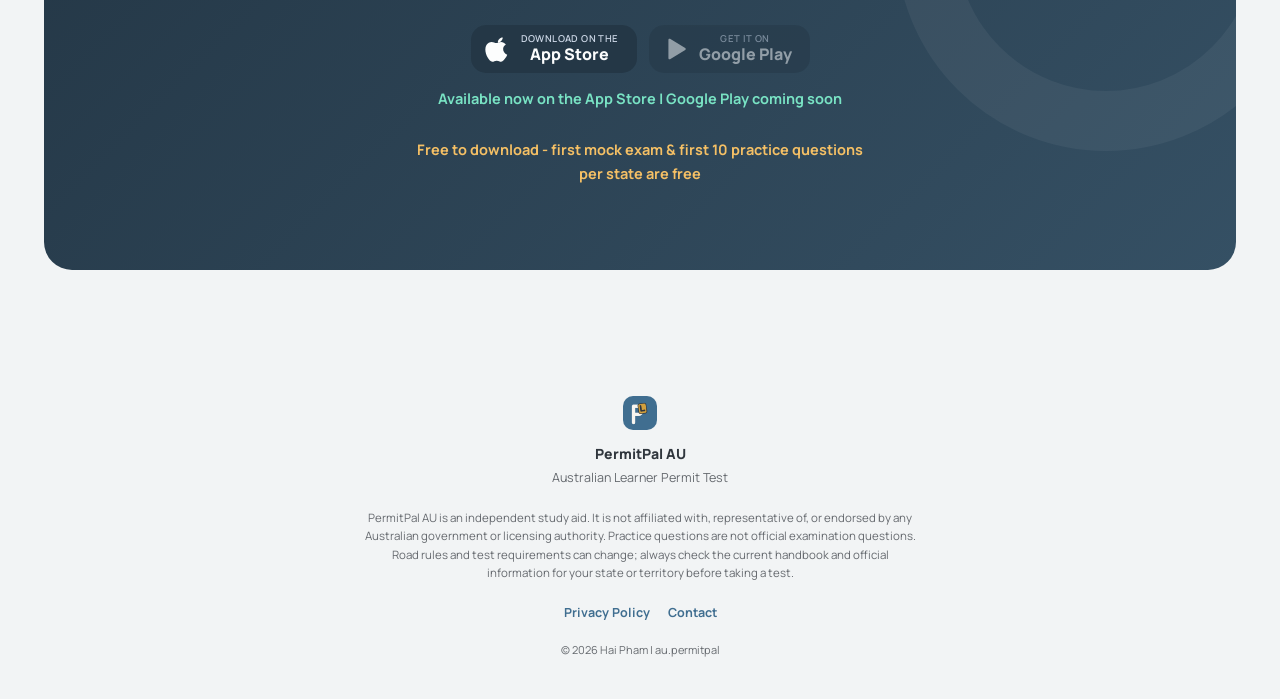
==== commit f641daa8: "Publish website from private source" ====
--- a/index.html
+++ b/index.html
@@ -11,15 +11,15 @@
     <meta name="apple-itunes-app" content="app-id=6799612112" />
     <link rel="icon" type="image/png" sizes="32x32" href="/assets/favicon-32-7gtIOHCT.png" />
     <link rel="apple-touch-icon" sizes="180x180" href="/assets/apple-touch-icon-DotVtr8G.png" />
-    <meta name="theme-color" content="#eeeae4" />
+    <meta name="theme-color" content="#f2f4f5" />
     <script>
       try {
         var t = localStorage.getItem("permitpal-theme") || "light";
         if (t !== "system") document.documentElement.dataset.theme = t;
       } catch (e) {}
     </script>
-    <script type="module" crossorigin src="/assets/main-DHey0I_q.js"></script>
-    <link rel="stylesheet" crossorigin href="/assets/style-DIvfP53D.css">
+    <script type="module" crossorigin src="/assets/main-BHIyjuAw.js"></script>
+    <link rel="stylesheet" crossorigin href="/assets/style-BYxWeM2y.css">
   </head>
   <body>
     <div id="root"></div>
--- a/assets/style-BYxWeM2y.css
+++ b/assets/style-BYxWeM2y.css
@@ -0,0 +1 @@
+:root{--bg:#f4f7fb;--bg-alt:#edf2fa;--surface:#fff;--ink:#10243e;--muted:#66768a;--line:#e7ecf2;--blue:#246bfd;--blue2:#eaf1ff;--mint:#118365;--mint2:#e9fbf5;--amber:#b5790a;--amber2:#fdf1dd;--red:#ef5d67;--navy:#071a2f;--navy2:#113a61;--shadow:0 20px 45px -20px #10243e2e;--shadow-lg:0 30px 70px -25px #071a2f59}@media (prefers-color-scheme:dark){:root:not([data-theme=light]){--bg:#07111f;--bg-alt:#0c1c30;--surface:#101f31;--ink:#edf4fc;--muted:#91a2b7;--line:#24374c;--blue:#5b8cff;--blue2:#162d4e;--mint:#35d6a5;--mint2:#102f2c;--amber:#f5c065;--amber2:#2c2410;--red:#ff8790;--navy:#0b1827;--navy2:#0f2c49;--shadow:0 20px 45px -20px #0000008c;--shadow-lg:0 30px 70px -25px #0009}}:root[data-theme=dark]{--bg:#07111f;--bg-alt:#0c1c30;--surface:#101f31;--ink:#edf4fc;--muted:#91a2b7;--line:#24374c;--blue:#5b8cff;--blue2:#162d4e;--mint:#35d6a5;--mint2:#102f2c;--amber:#f5c065;--amber2:#2c2410;--red:#ff8790;--navy:#0b1827;--navy2:#0f2c49;--shadow:0 20px 45px -20px #0000008c;--shadow-lg:0 30px 70px -25px #0009}*{box-sizing:border-box}html{scroll-behavior:smooth}#download,#features,#screenshots,#regions,#faq{scroll-margin-top:90px}body{background:var(--bg);color:var(--ink);-webkit-font-smoothing:antialiased;margin:0;font-family:Manrope,-apple-system,BlinkMacSystemFont,Segoe UI,Roboto,Arial,sans-serif;line-height:1.65;overflow-x:hidden}a{color:var(--blue);font-weight:700;text-decoration:none}a:hover{text-decoration:underline}img{max-width:100%;display:block}.wrap{max-width:1120px;margin:0 auto;padding:0 24px}.topbar{z-index:30;-webkit-backdrop-filter:blur(10px);backdrop-filter:blur(10px);background:color-mix(in srgb, var(--bg) 86%, transparent);border-bottom:1px solid var(--line);position:sticky;top:0}.topbar-inner{justify-content:space-between;align-items:center;gap:16px;max-width:1120px;margin:0 auto;padding:14px 24px;display:flex}.brand{align-items:center;gap:10px;font-size:15px;font-weight:800;display:flex}.brand .au{color:var(--blue)}.topnav{align-items:center;gap:26px;display:flex}.topnav a{color:var(--ink);font-size:13.5px;font-weight:700}.topnav a:hover{color:var(--blue);text-decoration:none}.topbar-right{align-items:center;gap:14px;display:flex}.lang-switch{background:var(--surface);border:1px solid var(--line);border-radius:999px;align-items:center;gap:4px;padding:4px;display:flex}.lang-switch a,.lang-switch span{color:var(--muted);border-radius:999px;padding:5px 11px;font-size:11.5px;font-weight:800}.lang-switch .active{background:var(--blue);color:#fff}.lang-switch a:hover{background:var(--blue2);color:var(--blue);text-decoration:none}.topbar .cta-small{background:var(--navy);color:#fff;border-radius:999px;padding:10px 18px;font-size:13px;font-weight:800}.topbar .cta-small:hover{opacity:.9;text-decoration:none}@media (width<=760px){.topnav{display:none}}@media (width<=420px){.topbar-inner{gap:8px;padding:12px 16px}.brand{gap:7px;font-size:13px}.brand img{width:26px;height:26px}.topbar-right{gap:8px}.lang-switch a,.lang-switch span{padding:5px 8px;font-size:10.5px}.topbar .cta-small{padding:9px 13px;font-size:12px}}.hero{padding:56px 0 30px;position:relative;overflow:hidden}.hero-blob{filter:blur(60px);opacity:.35;z-index:0;border-radius:50%;position:absolute}.hero-blob.b1{background:var(--blue);width:380px;height:380px;top:-140px;left:-120px}.hero-blob.b2{background:var(--mint);opacity:.25;width:340px;height:340px;top:60px;right:-140px}.hero-inner{z-index:1;grid-template-columns:1.05fr .95fr;align-items:center;gap:40px;display:grid;position:relative}.hero-inner>div{min-width:0}@media (width<=900px){.hero-inner{text-align:center;grid-template-columns:minmax(0,1fr)}.hero-blob.b2{display:none}}.eyebrow{letter-spacing:1.2px;color:var(--blue);background:var(--blue2);border-radius:999px;align-items:center;gap:6px;margin-bottom:18px;padding:8px 15px;font-size:11.5px;font-weight:800;display:inline-flex}.hero h1{letter-spacing:-.02em;margin:0 0 18px;font-size:44px;font-weight:800;line-height:1.1}.hero h1 .hl{color:var(--blue)}.hero .subtitle{color:var(--muted);max-width:480px;margin:0 0 30px;font-size:16.5px}@media (width<=900px){.hero h1{font-size:34px}.hero .subtitle{margin:0 auto 30px}}.store-row{flex-wrap:wrap;gap:12px;margin-bottom:14px;display:flex}@media (width<=900px){.store-row{justify-content:center}}.store-badge{background:var(--navy);color:#fff;box-shadow:var(--shadow);border-radius:13px;align-items:center;gap:10px;padding:9px 18px 9px 14px;transition:transform .15s,opacity .15s;display:inline-flex;position:relative}.store-badge:hover{opacity:.92;text-decoration:none;transform:translateY(-2px)}.store-badge.disabled{cursor:default;opacity:.48;box-shadow:none;-webkit-user-select:none;user-select:none}.store-badge.disabled:hover{opacity:.48;transform:none}.store-badge svg{flex:none;width:26px;height:26px}.store-badge .label{flex-direction:column;line-height:1.15;display:flex}.store-badge .label .small{color:#c9d4e3;text-transform:uppercase;letter-spacing:.4px;font-size:9.5px;font-weight:600}.store-badge .label .big{font-size:16px;font-weight:800}.store-note{color:var(--amber);margin:2px 0 0;font-size:12px;font-weight:700}.store-note.light{color:#f5c065}.store-note.available{color:var(--mint)}.store-note.light.available{color:#79e3c4}@media (width<=900px){.store-note{text-align:center}}.trust-row{flex-wrap:wrap;gap:8px;margin-top:20px;display:flex}@media (width<=900px){.trust-row{justify-content:center}}.trust-pill{color:var(--mint);background:var(--mint2);border-radius:999px;align-items:center;gap:6px;padding:8px 13px;font-size:12px;font-weight:700;display:flex}.trust-pill svg{flex:none;width:13px;height:13px}.hero-visual{justify-content:center;display:flex;position:relative}.phone-stack{width:100%;max-width:340px;position:relative}.phone{background:var(--navy);box-shadow:var(--shadow-lg);border-radius:42px;padding:12px;position:relative}.phone img{border-radius:30px;width:100%;display:block}.phone:before{content:"";background:var(--navy);z-index:2;border-radius:999px;width:84px;height:20px;position:absolute;top:26px;left:50%;transform:translate(-50%)}.phone.behind{z-index:0;opacity:.85;width:78%;position:absolute;bottom:-6%;right:-10%;transform:rotate(6deg)}.phone.front{z-index:1;position:relative}@media (prefers-reduced-motion:no-preference){.phone-stack{animation:6s ease-in-out infinite phoneFloat}@keyframes phoneFloat{0%,to{transform:translateY(0)}50%{transform:translateY(-10px)}}}@font-face{font-family:Manrope;src:url(/assets/Manrope-FzEoaBTQ.ttf)format("truetype");font-style:normal;font-weight:400 800;font-display:swap}:root{--bg:#f2f4f5;--bg-alt:#e9edf0;--surface:#fcfdfd;--ink:#30363d;--muted:#666a6f;--line:#d8dde1;--blue:#406e90;--blue2:#dbe6ed;--mint:#477d70;--mint2:#dde9e4;--navy:#243746;--navy2:#355064;--shadow:0 18px 44px -30px #123b6961;--shadow-lg:0 42px 90px -42px #081b3194}@media (prefers-color-scheme:dark){:root:not([data-theme=light]){--bg:#202428;--bg-alt:#272d31;--surface:#2b3237;--ink:#e8e5df;--muted:#b6b1aa;--line:#424a50;--blue:#91b6d0;--blue2:#344957;--mint:#86b6aa;--mint2:#314740;--navy:#171d21;--navy2:#2e414f}}body{background:var(--bg)}.wrap,.topbar-inner{max-width:1240px}.topbar{border-bottom-color:color-mix(in srgb, var(--line) 72%, transparent);-webkit-backdrop-filter:blur(18px)saturate(140%);backdrop-filter:blur(18px)saturate(140%)}.topbar-inner{min-height:68px;padding-block:10px}.brand{letter-spacing:-.02em}.brand img{border-radius:10px;width:34px;height:34px}.topnav{gap:8px}.topnav a{border-radius:999px;padding:9px 12px}.topnav a:hover{background:var(--blue2)}.topbar .cta-small{background:var(--blue);padding:10px 17px}.topbar .cta-small:active,.store-badge:active{transform:translateY(1px)scale(.99)}.hero{align-items:center;min-height:calc(100dvh - 68px);padding:clamp(36px,6vh,72px) 0;display:grid}.hero-blob{display:none}.hero-inner{grid-template-columns:minmax(0,1.08fr) minmax(320px,.92fr);gap:clamp(38px,7vw,108px)}.hero-copy{padding-left:clamp(0px,3vw,38px)}.hero .eyebrow{letter-spacing:.12em;background:0 0;border-radius:0;padding:0}.hero h1{letter-spacing:-.055em;text-wrap:balance;max-width:720px;font-size:clamp(42px,5.2vw,72px);line-height:1.02}.hero h1 .hl{color:inherit;text-decoration:underline;-webkit-text-decoration-color:color-mix(in srgb, var(--blue) 55%, transparent);text-decoration-color:color-mix(in srgb, var(--blue) 55%, transparent);text-underline-offset:.1em;text-decoration-thickness:.11em}.hero .subtitle{max-width:53ch;font-size:17px}.store-badge{box-shadow:none;border-radius:15px}.store-badge:not(.disabled){background:var(--blue)}.trust-row{max-width:540px;margin-top:28px}.trust-pill{border:1px solid var(--line);background:0 0}.hero-visual{align-items:center;min-height:600px}.phone-stack{max-width:310px;transform:rotate(-2deg)}.phone{border:1px solid #ffffff29;border-radius:36px}.phone img{border-radius:25px}.phone.behind{bottom:-4%;right:-31%;transform:rotate(9deg)}.phone:before{height:18px}.stats-strip{color:var(--ink);background:0 0;margin:0;padding:0}.stats-strip .wrap{text-align:left;border-top:1px solid var(--line);border-bottom:1px solid var(--line);grid-template-columns:1.3fr .9fr 1fr 1.15fr;padding-block:32px}.stat-item{border-left:1px solid var(--line);padding-left:22px}.stat-item:first-child{border-left:0;padding-left:0}.stat-item strong{letter-spacing:-.04em;font-size:34px}.stat-item span{color:var(--muted)}.section-head .eyebrow{display:none}.section-head h2{letter-spacing:-.04em;font-size:clamp(32px,4vw,52px);line-height:1.08}.section-head p{max-width:58ch;font-size:16px}.feature-grid{grid-template-columns:1.45fr .8fr .8fr;grid-auto-flow:dense;gap:16px}.feature-card{min-height:230px;box-shadow:none;border-radius:18px;flex-direction:column;justify-content:flex-end;padding:28px;display:flex}.feature-card:first-child,.feature-card:nth-child(4),.feature-card:nth-child(8){grid-row:span 2;min-height:476px}.feature-card:first-child{background:var(--navy);color:#eef6ff;border-color:#0000}.feature-card:first-child p{color:#b8c9dd}.feature-card:nth-child(4){background:var(--blue2)}.feature-card:nth-child(8){background:var(--mint2)}.feature-card .icon-chip{box-shadow:none}.feature-card h3{font-size:18px;line-height:1.28}.feature-card p{font-size:13.5px}.feature-card:hover{box-shadow:var(--shadow);transform:translateY(-3px)}.showcase-scroll{gap:28px;padding-inline:max(24px,50vw - 596px);scroll-padding-inline:max(24px,50vw - 596px)}.showcase-item{text-align:left;width:246px}.showcase-item p{padding:0;font-size:13px}.showcase-item .phone{box-shadow:var(--shadow)}.region-grid{grid-template-columns:1.35fr 1fr 1fr;gap:12px}.region-chip{box-shadow:none;border-radius:18px;min-height:94px}.region-chip:first-child,.region-chip:nth-child(5){grid-row:span 2}.region-chip .code{border-radius:12px}.step-card{border:0;border-bottom:1px solid var(--line);background:0 0;border-radius:0;padding:30px 0}.step-card:nth-child(odd){padding-right:44px}.step-card:nth-child(2n){border-left:1px solid var(--line);padding-left:44px}.step-card .num{background:var(--blue);border-radius:10px}.step-card h3{font-size:18px}.faq-item{background:0 0;border-width:0 0 1px;border-radius:0;padding:4px 0}.faq-item summary{padding-block:22px;font-size:17px}.faq-item p{max-width:68ch;font-size:14px}.final-cta{text-align:left;border-radius:18px;padding:clamp(42px,6vw,74px)}.final-cta h2{letter-spacing:-.04em;max-width:650px;font-size:clamp(32px,4vw,52px);line-height:1.08}.final-cta p{margin-inline:0}footer{text-align:left}footer img.logo{margin-inline:0}footer .disclaimer{max-width:72ch;margin-inline:0}footer .links{justify-content:flex-start}@media (width<=900px){.hero{min-height:auto}.hero-inner{text-align:left;grid-template-columns:1fr}.hero .subtitle{margin-inline:0}.store-row,.trust-row{justify-content:flex-start}.store-note{text-align:left}.hero-visual{min-height:500px}.feature-grid{grid-template-columns:1fr 1fr}.feature-card:nth-child(n){grid-row:auto;min-height:250px}.region-grid{grid-template-columns:1fr 1fr}.region-chip:nth-child(n){grid-row:auto}}@media (width<=700px){.wrap{padding-inline:18px}.hero{padding-top:38px}.hero h1{font-size:clamp(39px,12vw,54px)}.hero-visual{min-height:430px;overflow:hidden}.phone-stack{max-width:230px}.phone.behind{right:-25%}.stats-strip .wrap{grid-template-columns:1fr 1fr;gap:24px 12px}.stat-item,.stat-item:first-child{border-left:1px solid var(--line);padding-left:14px}.feature-grid,.region-grid,.steps{grid-template-columns:1fr}.feature-card:nth-child(n){min-height:220px}.step-card:nth-child(n){border-left:0;padding:24px 0}.final-cta{padding:40px 24px}}.stats-strip{background:var(--navy);color:#fff;margin-top:46px;padding:30px 0}.stats-strip .wrap{text-align:center;grid-template-columns:repeat(4,1fr);gap:20px;display:grid}@media (width<=700px){.stats-strip .wrap{grid-template-columns:repeat(2,1fr)}}.stat-item strong{font-size:28px;font-weight:800;display:block}.stat-item span{color:#aebedb;font-size:12.5px;font-weight:600}.section{padding:76px 0}.section.tight{padding:56px 0}.section.alt{background:var(--bg-alt)}.section-head{text-align:center;max-width:620px;margin:0 auto 46px}.section-head h2{letter-spacing:-.01em;margin:12px 0;font-size:30px;font-weight:800}.section-head p{color:var(--muted);margin:0;font-size:15px}.feature-grid{grid-template-columns:repeat(4,1fr);gap:18px;display:grid}.feature-grid>*,.region-grid>*,.steps>*{min-width:0}@media (width<=980px){.feature-grid{grid-template-columns:repeat(2,1fr)}}@media (width<=560px){.feature-grid{grid-template-columns:1fr}}.feature-card{background:var(--surface);border:1px solid var(--line);box-shadow:var(--shadow);border-radius:20px;padding:24px 20px;transition:transform .25s,box-shadow .25s,border-color .25s}.feature-card:hover{box-shadow:var(--shadow-lg);border-color:color-mix(in srgb, var(--blue) 35%, var(--line));transform:translateY(-4px)}.feature-card .icon-chip{background:var(--blue2);width:42px;height:42px;color:var(--blue);border-radius:13px;justify-content:center;align-items:center;margin-bottom:16px;transition:transform .25s;display:flex;box-shadow:inset 0 1px #ffffff59}.feature-card:hover .icon-chip{transform:scale(1.08)rotate(-4deg)}.feature-card .icon-chip svg{width:21px;height:21px}.feature-card h3{margin:0 0 8px;font-size:15.5px;font-weight:800}.feature-card p{color:var(--muted);margin:0;font-size:13px}.showcase-scroll{scroll-snap-type:x mandatory;-webkit-overflow-scrolling:touch;gap:22px;padding:10px 24px 30px;display:flex;overflow-x:auto}.showcase-scroll::-webkit-scrollbar{height:8px}.showcase-scroll::-webkit-scrollbar-thumb{background:var(--line);border-radius:99px}.showcase-item{scroll-snap-align:start;text-align:center;flex:none;width:220px}.showcase-item .phone{border-radius:30px;padding:8px;transition:transform .3s}.showcase-item:hover .phone{transform:translateY(-6px)scale(1.02)}.showcase-item .phone img{border-radius:20px}.showcase-item .phone:before{width:56px;height:13px;top:16px}.showcase-item p{color:var(--ink);margin-top:14px;padding:0 6px;font-size:13px;font-weight:700}.region-grid{grid-template-columns:repeat(4,1fr);gap:14px;display:grid}@media (width<=760px){.region-grid{grid-template-columns:repeat(2,1fr)}}.region-chip{background:var(--surface);border:1px solid var(--line);border-radius:16px;align-items:center;gap:12px;padding:18px;transition:transform .2s,box-shadow .2s,border-color .2s;display:flex}.region-chip:hover{box-shadow:var(--shadow);border-color:color-mix(in srgb, var(--blue) 30%, var(--line));transform:translateY(-3px)}.region-chip>div:last-child{min-width:0}.region-chip .code{background:var(--blue2);width:44px;height:44px;color:var(--blue);border-radius:13px;flex:none;justify-content:center;align-items:center;font-size:12.5px;font-weight:800;display:flex}.region-chip .name{font-size:14px;font-weight:800}.region-chip .meta{color:var(--muted);margin-top:2px;font-size:11.5px}.steps{counter-reset:step;grid-template-columns:repeat(4,1fr);gap:18px;display:grid}@media (width<=900px){.steps{grid-template-columns:repeat(2,1fr)}}@media (width<=560px){.steps{grid-template-columns:1fr}}.step-card{background:var(--surface);border:1px solid var(--line);border-radius:18px;padding:22px 18px;transition:transform .25s,box-shadow .25s,border-color .25s;position:relative}.step-card:hover{box-shadow:var(--shadow);border-color:color-mix(in srgb, var(--blue) 30%, var(--line));transform:translateY(-4px)}.step-card .num{background:var(--navy);color:#fff;border-radius:10px;justify-content:center;align-items:center;width:30px;height:30px;margin-bottom:14px;font-size:13px;font-weight:800;display:flex}.step-card h3{margin:0 0 6px;font-size:14.5px;font-weight:800}.step-card p{color:var(--muted);margin:0;font-size:12.5px}.faq-list{max-width:720px;margin:0 auto}.faq-item{background:var(--surface);border:1px solid var(--line);border-radius:16px;margin-bottom:12px;padding:4px 20px;transition:border-color .2s}.faq-item:hover{border-color:color-mix(in srgb, var(--blue) 25%, var(--line))}.faq-item summary{cursor:pointer;justify-content:space-between;align-items:center;gap:12px;padding:16px 0;font-size:14.5px;font-weight:800;list-style:none;display:flex}.faq-item summary::-webkit-details-marker{display:none}.faq-item summary:after{content:"+";color:var(--blue);flex:none;font-size:20px;font-weight:700;transition:transform .25s;display:inline-block}.faq-item[open] summary:after{transform:rotate(45deg)}.faq-item p{color:var(--muted);margin:0 0 16px;font-size:13.5px}@media (prefers-reduced-motion:no-preference){.faq-item[open] p{animation:.25s faqIn}@keyframes faqIn{0%{opacity:0;transform:translateY(-4px)}to{opacity:1;transform:none}}}.final-cta{background:linear-gradient(135deg, var(--navy), var(--navy2));text-align:center;color:#fff;border-radius:28px;padding:56px 40px;position:relative;overflow:hidden}.final-cta:after{content:"";border:60px solid #ffffff0d;border-radius:50%;width:300px;height:300px;position:absolute;top:-120px;right:-80px}.final-cta h2{margin:0 0 12px;font-size:28px;font-weight:800}.final-cta p{color:#b9c6dc;max-width:460px;margin:0 auto 28px;font-size:14.5px}.final-cta .store-row{justify-content:center}footer{text-align:center;padding:50px 0 40px}footer img.logo{border-radius:10px;width:34px;height:34px;margin:0 auto 12px}footer .app-name{font-size:14px;font-weight:800}footer .tag{color:var(--muted);margin-top:3px;font-size:12.5px}footer .disclaimer{max-width:560px;color:var(--muted);margin:20px auto 0;font-size:11.5px;line-height:1.6}footer .links{flex-wrap:wrap;justify-content:center;gap:18px;margin-top:20px;font-size:12.5px;display:flex}footer .copyright{color:var(--muted);margin-top:18px;font-size:11px}@media (prefers-reduced-motion:no-preference){.feature-card,.region-chip,.step-card,.faq-item,.showcase-item,.section-head{opacity:0;transition:opacity .6s,transform .6s;transition-delay:calc(var(--reveal-i,0) * 70ms);transform:translateY(18px)}.feature-card.in-view,.region-chip.in-view,.step-card.in-view,.faq-item.in-view,.showcase-item.in-view,.section-head.in-view,html.no-reveal-js .feature-card,html.no-reveal-js .region-chip,html.no-reveal-js .step-card,html.no-reveal-js .faq-item,html.no-reveal-js .showcase-item,html.no-reveal-js .section-head{opacity:1;transform:none}}.feature-grid{grid-template-columns:repeat(4,minmax(0,1fr));grid-auto-rows:1fr}.feature-card:nth-child(n){grid-row:auto;height:100%;min-height:0}.region-grid{grid-template-columns:repeat(4,minmax(0,1fr));grid-auto-rows:1fr}.region-chip:nth-child(n){grid-row:auto;height:100%;min-height:96px}.steps{grid-template-columns:repeat(4,minmax(0,1fr));gap:18px}.step-card:nth-child(n){border:1px solid var(--line);border-radius:18px;height:100%;padding:22px 18px}@media (width<=980px){.feature-grid,.region-grid,.steps{grid-template-columns:repeat(2,minmax(0,1fr))}}@media (width<=560px){.feature-grid,.region-grid,.steps{grid-template-columns:1fr}}:root[data-theme=light]{--lightningcss-light:initial;--lightningcss-dark: ;color-scheme:light;--bg:#f2f4f5;--bg-alt:#e9edf0;--surface:#fcfdfd;--ink:#30363d;--muted:#666a6f;--line:#d8dde1;--blue:#406e90;--blue2:#dbe6ed;--mint:#477d70;--mint2:#dde9e4;--amber:#8a672e;--amber2:#eee3ce;--navy:#243746;--navy2:#355064}:root[data-theme=dark]{--lightningcss-light: ;--lightningcss-dark:initial;color-scheme:dark;--bg:#202428;--bg-alt:#272d31;--surface:#2b3237;--ink:#e8e5df;--muted:#b6b1aa;--line:#424a50;--blue:#91b6d0;--blue2:#344957;--mint:#86b6aa;--mint2:#314740;--amber:#d5b67d;--amber2:#493f2d;--navy:#171d21;--navy2:#2e414f}.theme-switch{border:1px solid var(--line);background:var(--bg-alt);border-radius:999px;align-items:center;gap:2px;padding:3px;display:inline-flex}.theme-option{min-height:32px;color:var(--ink);font:inherit;cursor:pointer;background:0 0;border:0;border-radius:999px;padding:0 10px;font-size:11px;font-weight:800;transition:background-color .2s,color .2s,transform .15s}.theme-option:hover{background:var(--surface)}.theme-option[aria-pressed=true]{background:var(--blue);color:var(--bg);box-shadow:0 2px 8px color-mix(in srgb, var(--navy) 16%, transparent)}.theme-option:active{transform:scale(.96)}.theme-option:focus-visible{outline:3px solid var(--blue2);outline-offset:1px}.theme-short{display:none}.lang-switch .active,.topbar .cta-small{color:var(--bg)}.store-badge:not(.disabled){background:var(--navy);color:#fcfdfd}.store-badge:not(.disabled) svg{fill:#fcfdfd}@media (width<=520px){.theme-full{display:none}.theme-short{display:inline}.theme-option{min-width:30px;padding-inline:7px}}@media (width<=1080px){.topnav{display:none}.wrap,.topbar-inner{padding-inline:22px}}@media (width<=768px){#download,#features,#screenshots,#regions,#faq{scroll-margin-top:76px}.topbar-inner{min-height:60px;padding-block:9px}.topbar .cta-small{display:none}.brand{white-space:nowrap}.hero{min-height:auto;padding:42px 0 28px}.hero-inner{gap:34px}.hero-copy{padding-left:0}.hero h1{max-width:13ch;font-size:clamp(38px,8.5vw,52px)}.hero .subtitle{font-size:16px}.hero-visual{min-height:420px}.phone-stack{max-width:225px}.stats-strip{margin-top:0}.stats-strip .wrap{gap:22px 12px;padding-block:26px}.stat-item strong{font-size:27px}.stat-item span{font-size:11px}.section{padding:64px 0}.section.tight{padding:54px 0}.section-head{margin-bottom:34px}.section-head h2{font-size:clamp(29px,7vw,40px)}.feature-card{padding:22px 20px}.showcase-scroll{gap:18px;padding-inline:22px;scroll-padding-inline:22px}.showcase-item{width:210px}.final-cta{padding:42px 28px}.final-cta h2{font-size:clamp(29px,7vw,40px)}footer{padding:42px 0 32px}}@media (width<=560px){.wrap,.topbar-inner{padding-inline:16px}.topbar-inner{gap:8px}.topbar-right{gap:6px}.brand{gap:7px;font-size:13px}.brand img{width:28px;height:28px}.lang-switch a,.lang-switch span{padding:5px 8px}.hero{padding-top:34px}.hero .eyebrow{font-size:10px}.hero h1{letter-spacing:-.045em;max-width:100%;font-size:clamp(34px,10.5vw,44px)}.hero .subtitle{font-size:15px}.store-row{flex-direction:column;align-items:stretch;width:min(100%,270px)}.store-badge{justify-content:flex-start;width:100%}.trust-row{gap:7px}.trust-pill{padding:7px 10px;font-size:11px}.hero-visual{min-height:390px}.phone-stack{max-width:205px}.stats-strip .wrap{padding-inline:16px}.stat-item,.stat-item:first-child{padding-left:10px}.section{padding:52px 0}.section.tight{padding:46px 0}.section-head h2{font-size:29px}.section-head p{font-size:14px}.feature-grid,.region-grid,.steps{gap:12px}.feature-card,.step-card:nth-child(n){height:auto;min-height:0;padding:20px 18px}.region-chip:nth-child(n){min-height:82px;padding:15px}.showcase-scroll{gap:14px;padding:6px 16px 24px;scroll-padding-inline:16px}.showcase-item{width:min(72vw,210px)}.showcase-scroll::-webkit-scrollbar{display:none}.faq-item{padding-inline:0}.faq-item summary{gap:16px;padding-block:18px;font-size:15px}.faq-item p{padding-right:20px}.final-cta{border-radius:16px;padding:36px 20px}.final-cta:after{width:220px;height:220px;right:-110px}.final-cta .store-row{align-items:stretch}footer .disclaimer{font-size:11px}}@media (width<=380px){.topbar-inner{padding-inline:12px}.brand{font-size:12px}.brand img{width:26px;height:26px}.lang-switch a,.lang-switch span{padding-inline:7px;font-size:10px}.theme-option{min-width:27px;padding-inline:5px}.hero h1{font-size:33px}.stats-strip .wrap{column-gap:6px}}
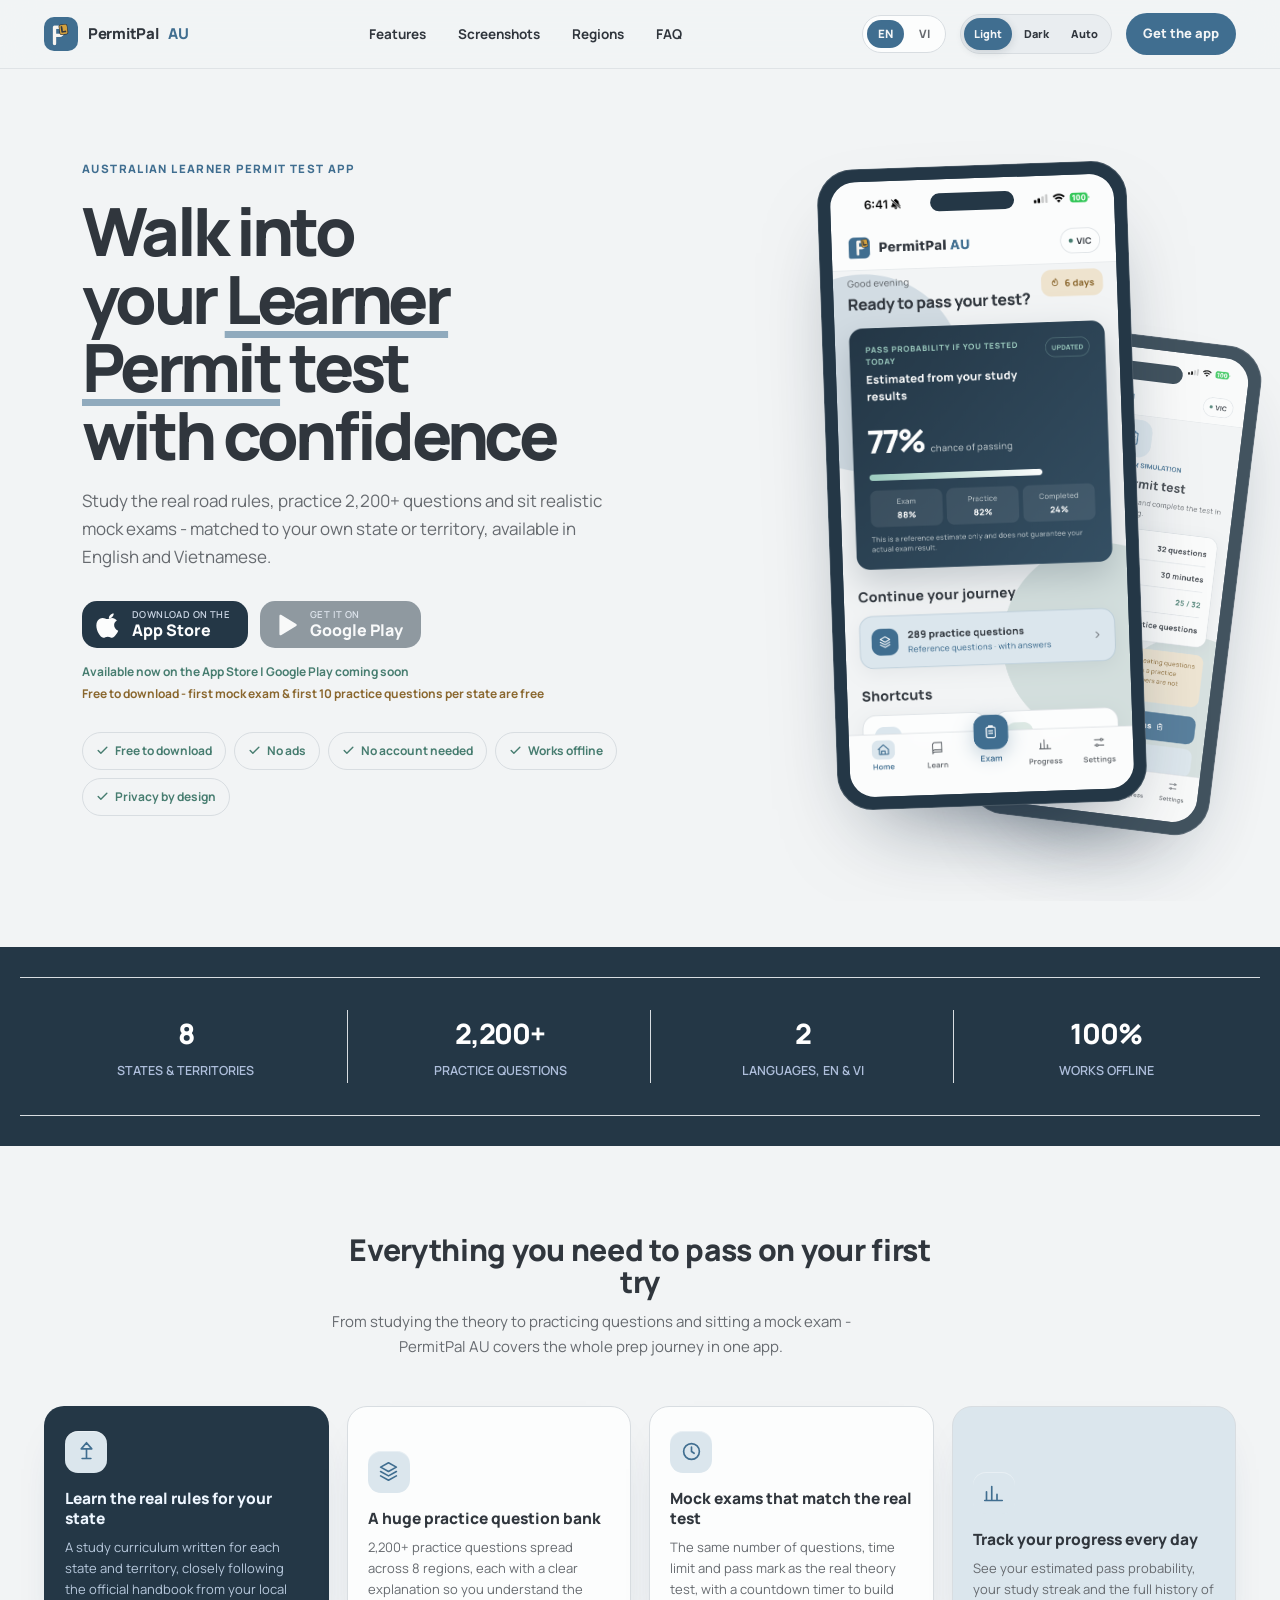
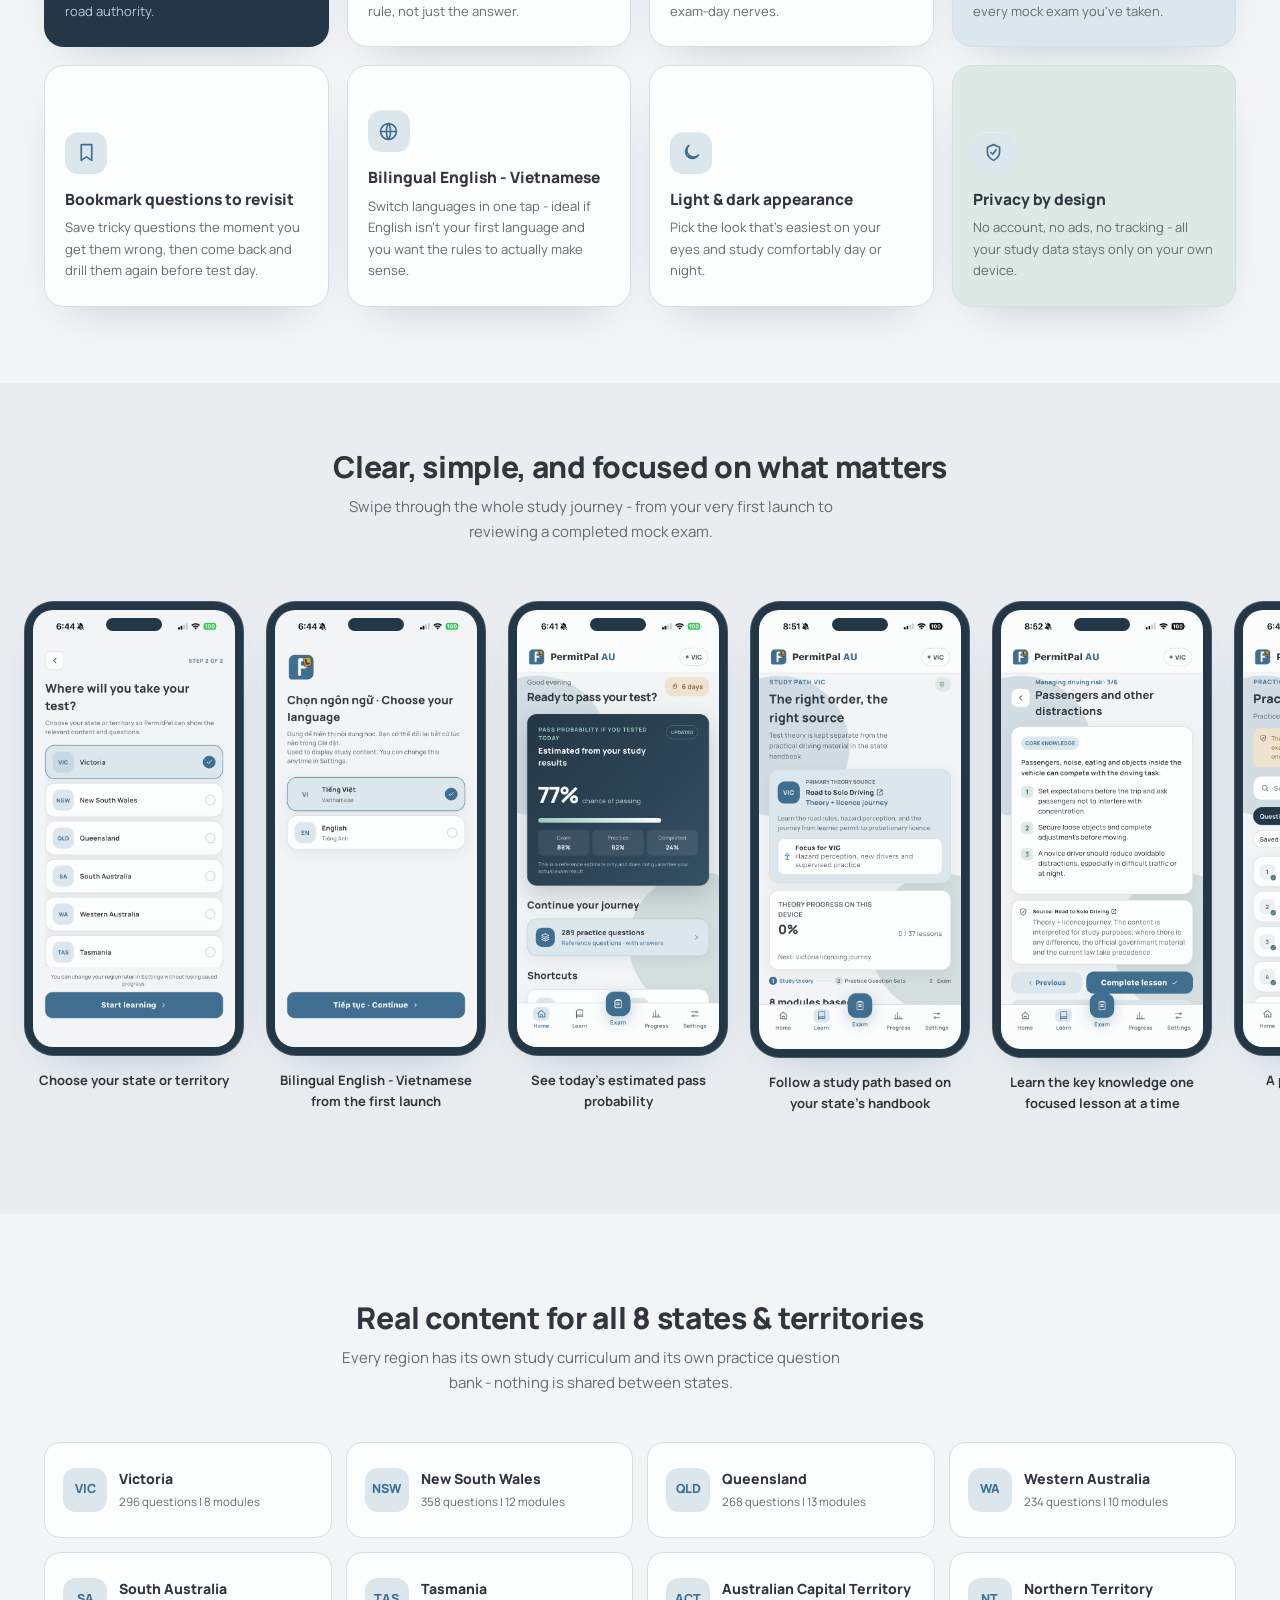
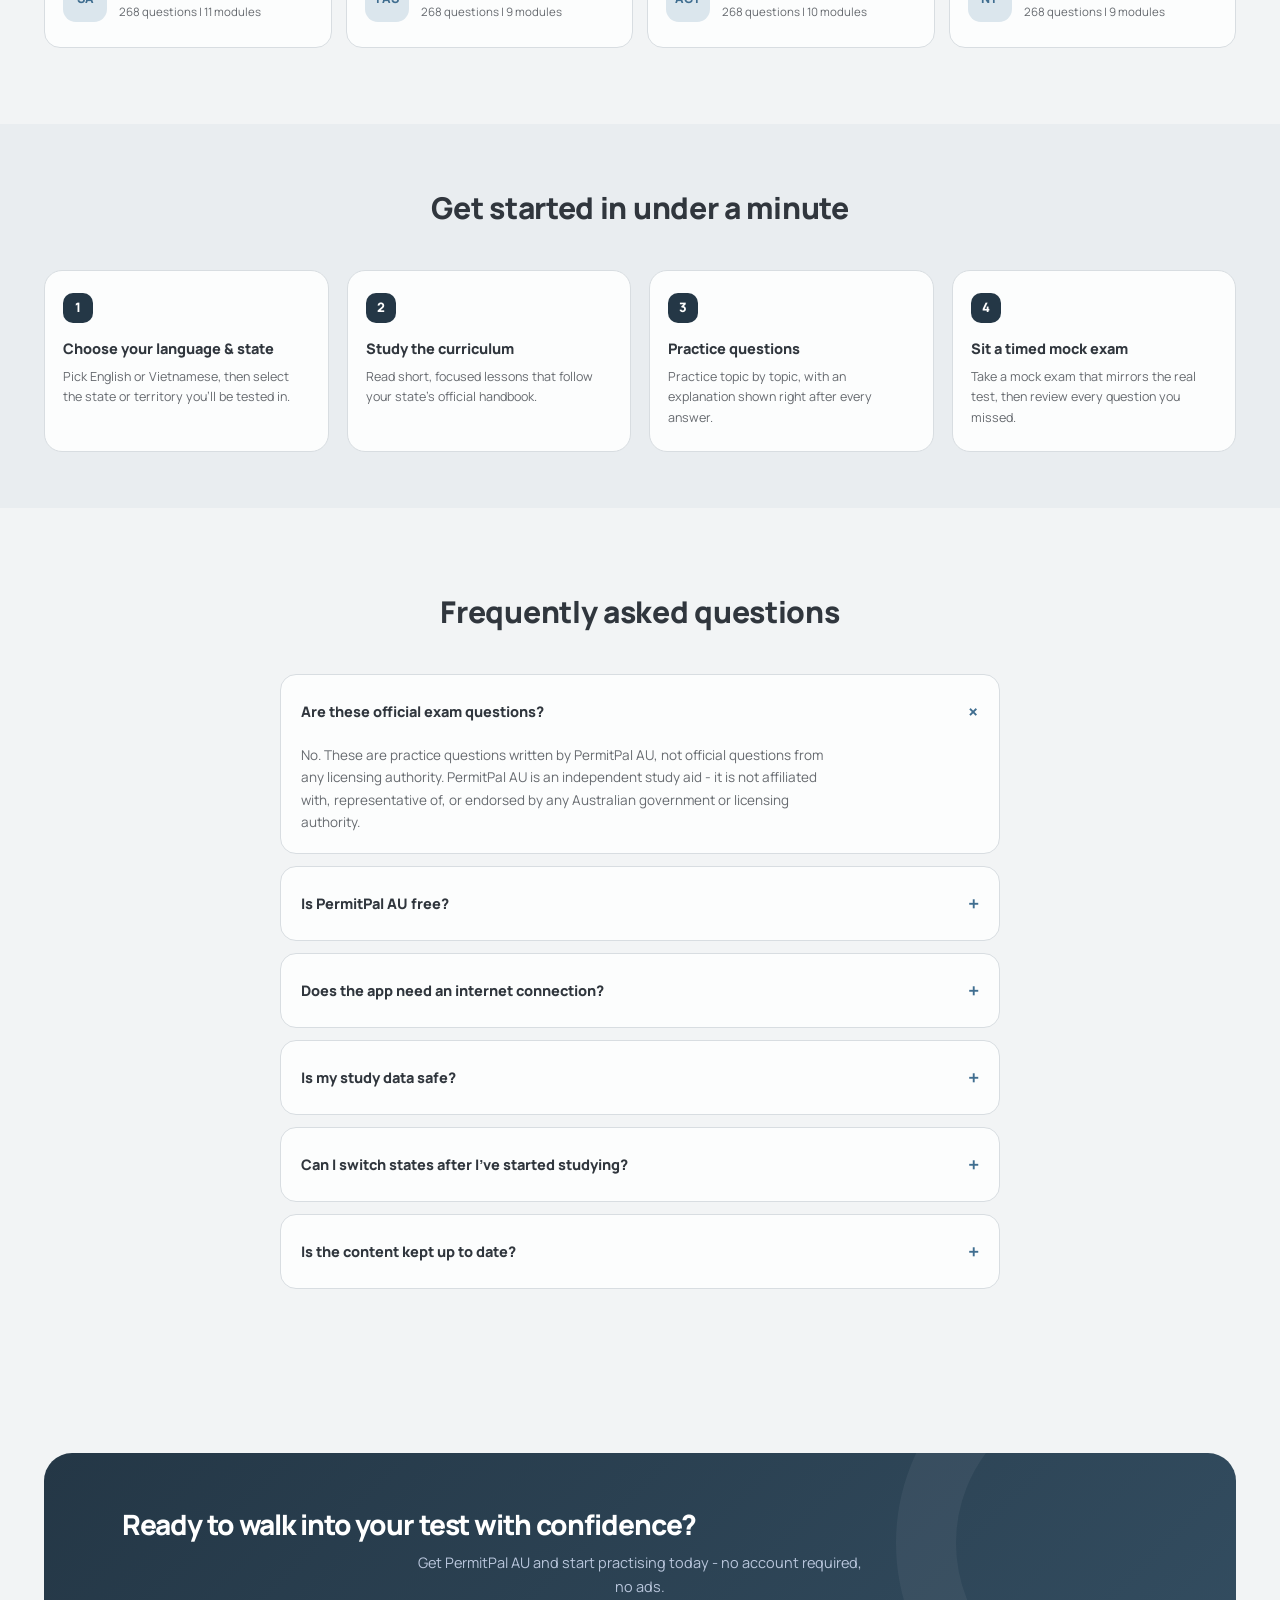
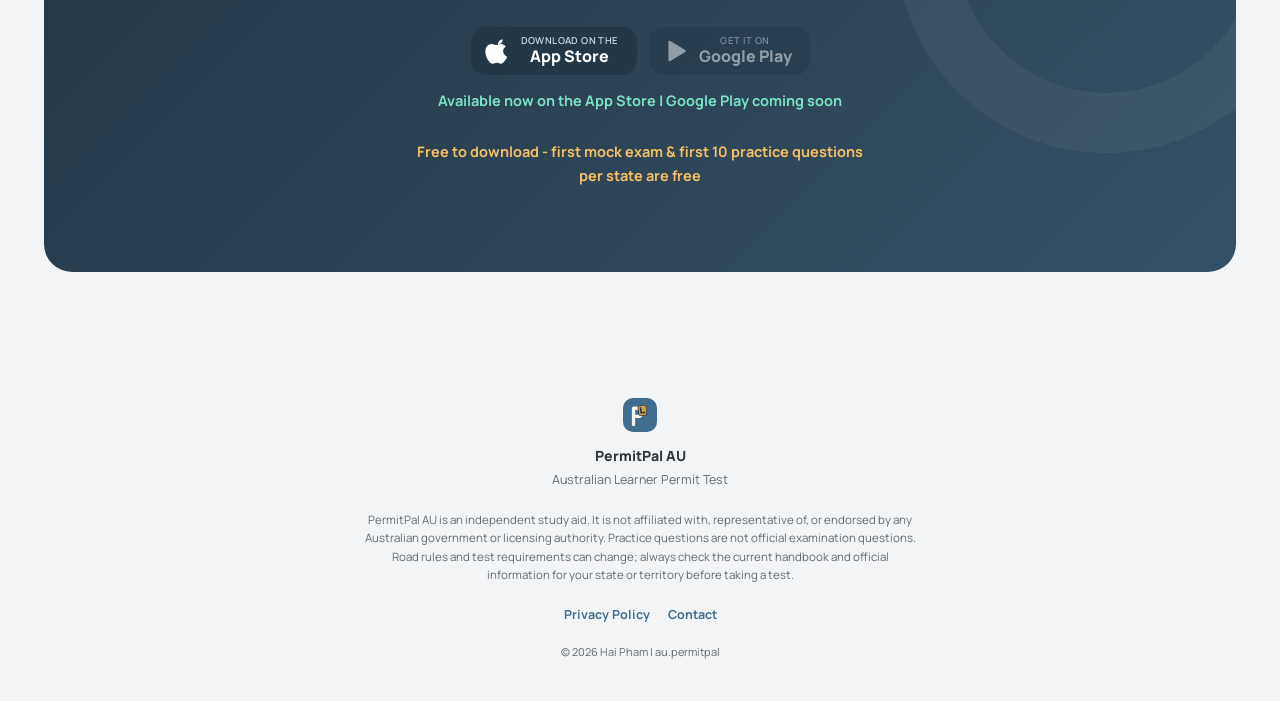
==== commit 4c9c4b1a: "Publish website from private source" ====
--- a/index.html
+++ b/index.html
@@ -18,7 +18,7 @@
         if (t !== "system") document.documentElement.dataset.theme = t;
       } catch (e) {}
     </script>
-    <script type="module" crossorigin src="/assets/main-BHIyjuAw.js"></script>
+    <script type="module" crossorigin src="/assets/main-CfP4pfYh.js"></script>
     <link rel="stylesheet" crossorigin href="/assets/style-BYxWeM2y.css">
   </head>
   <body>
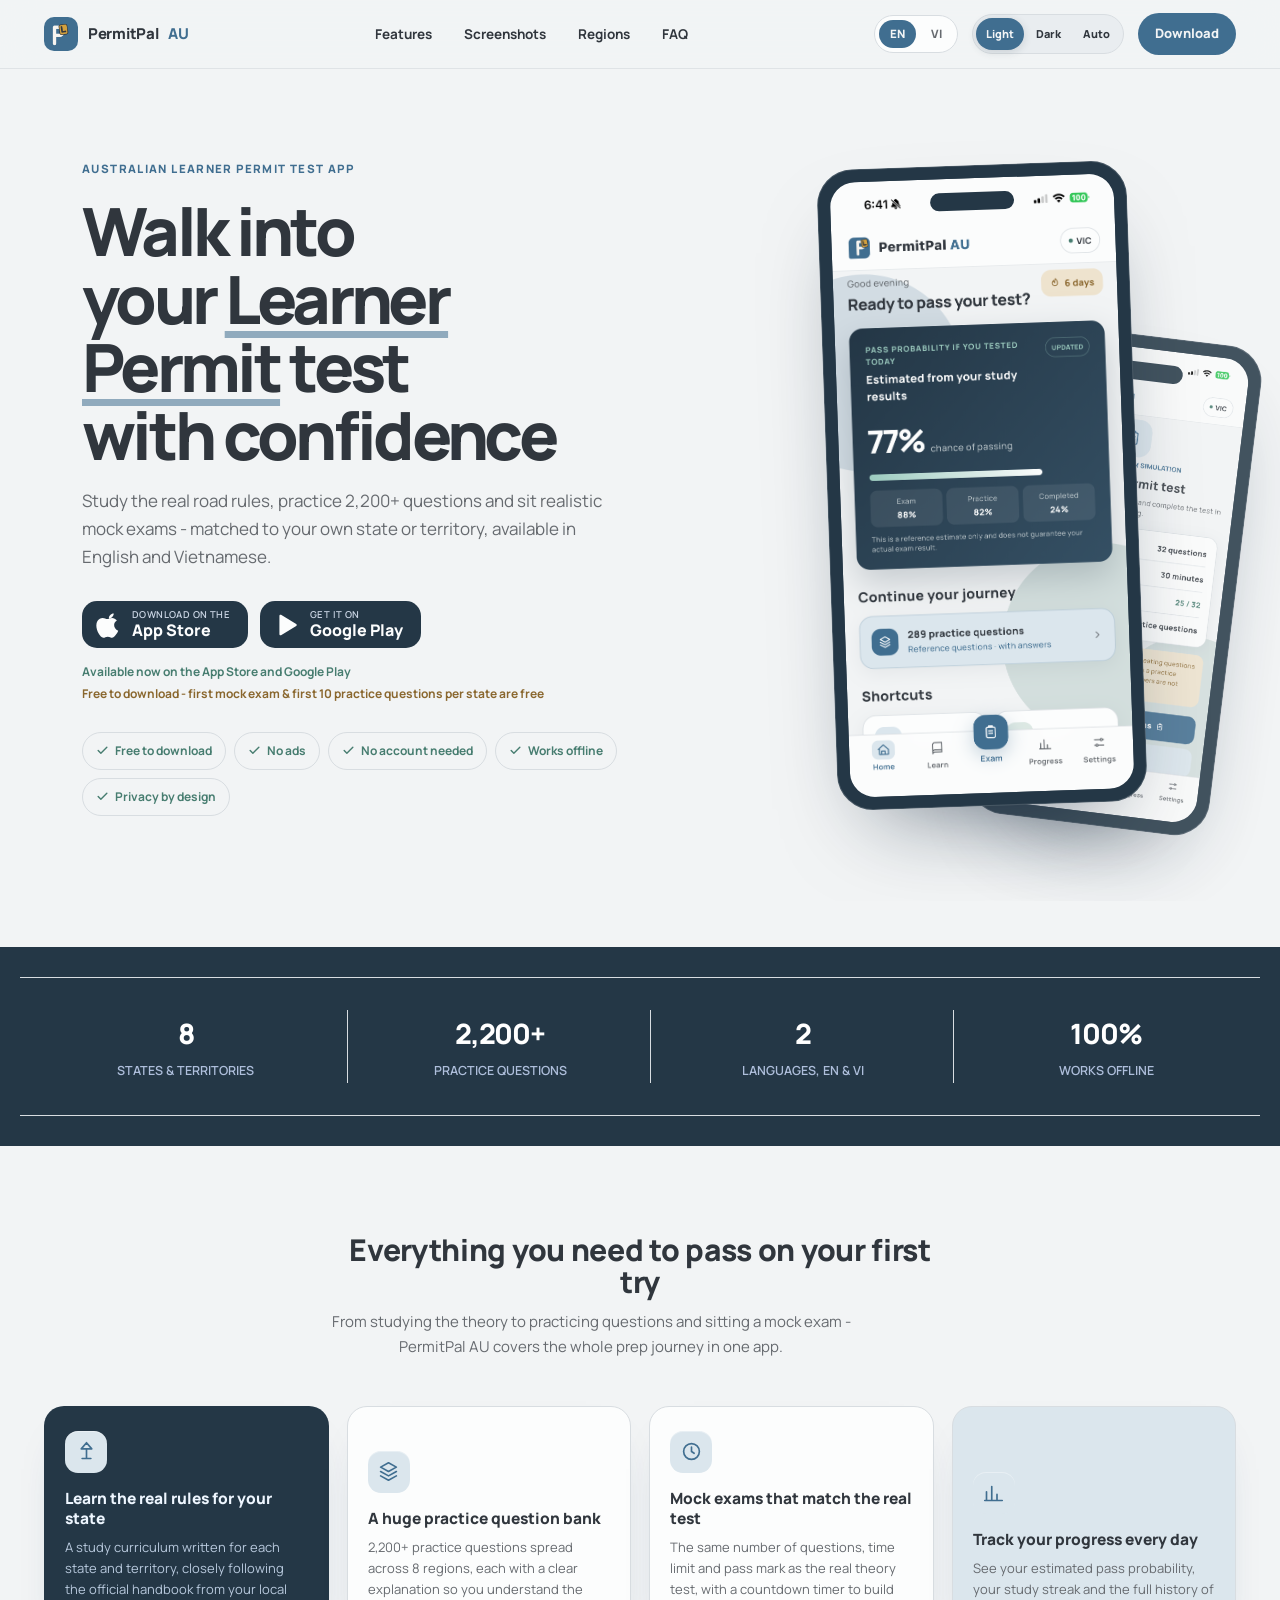
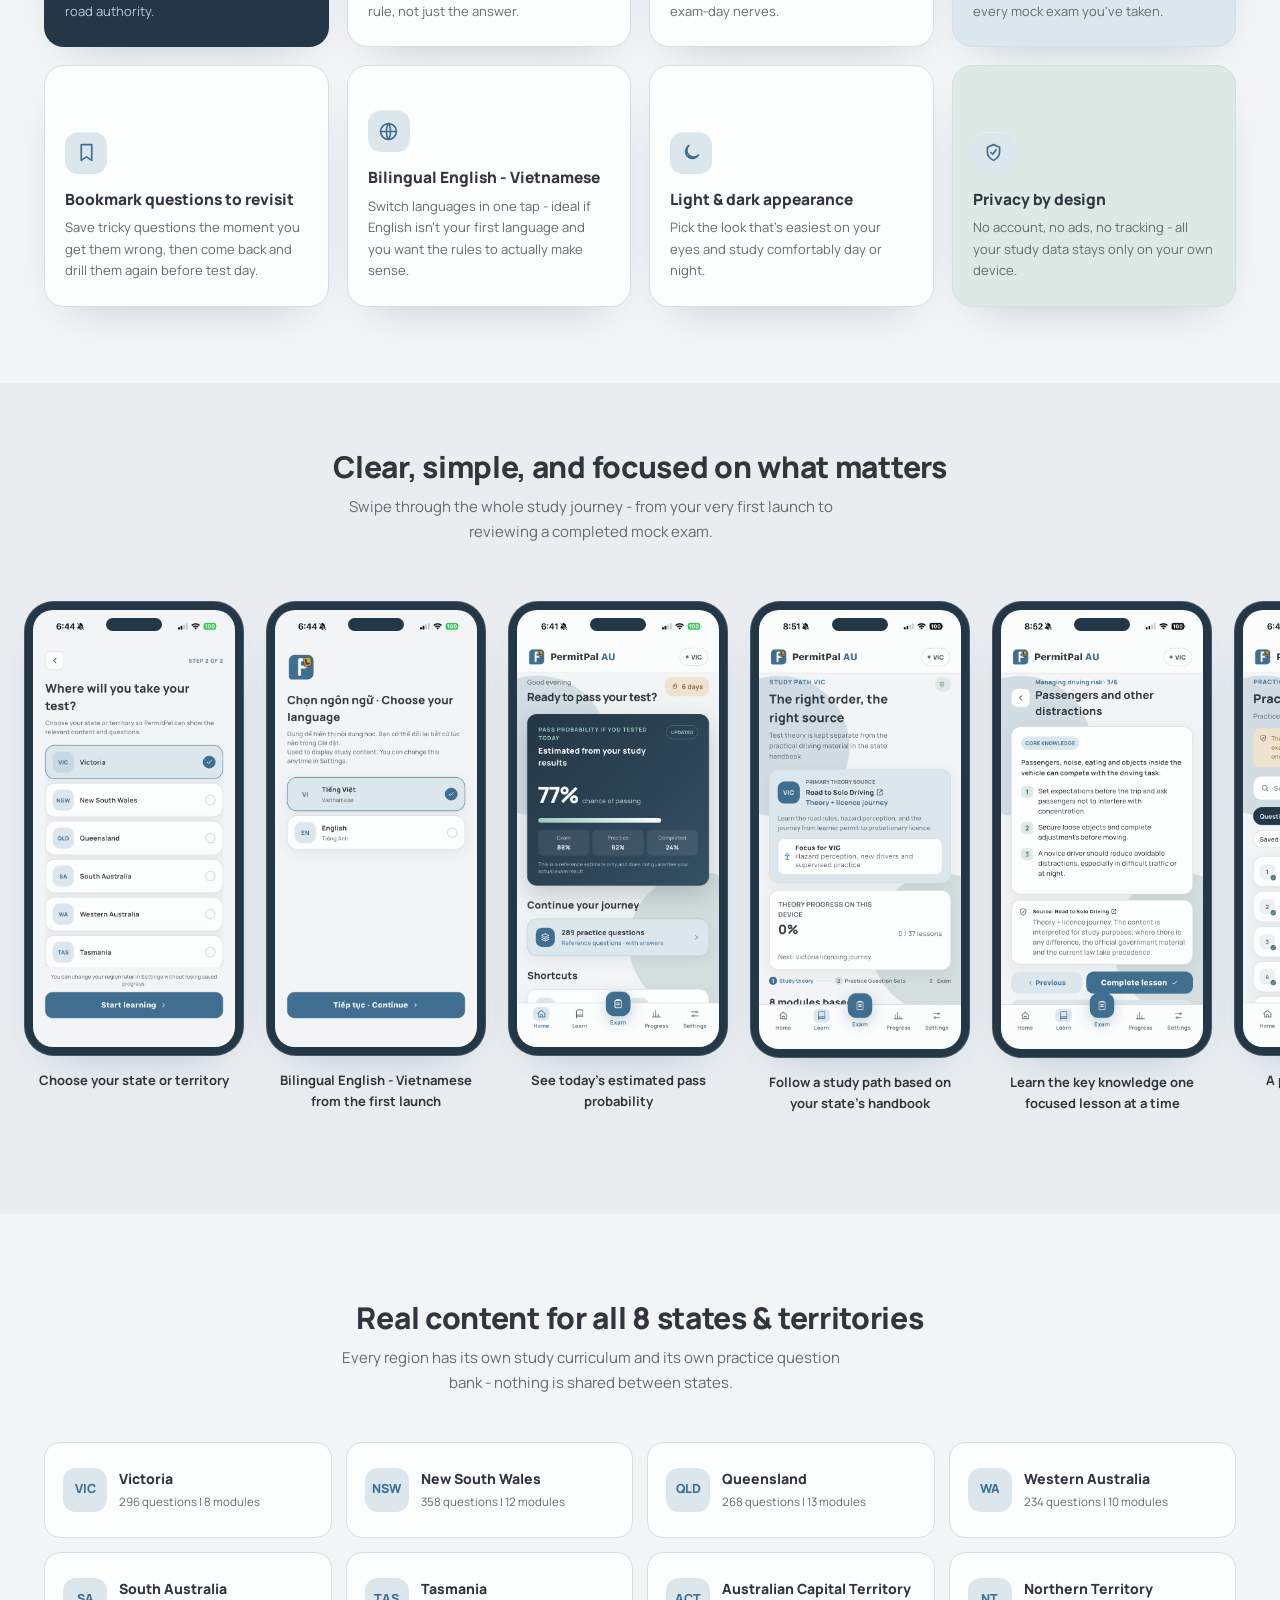
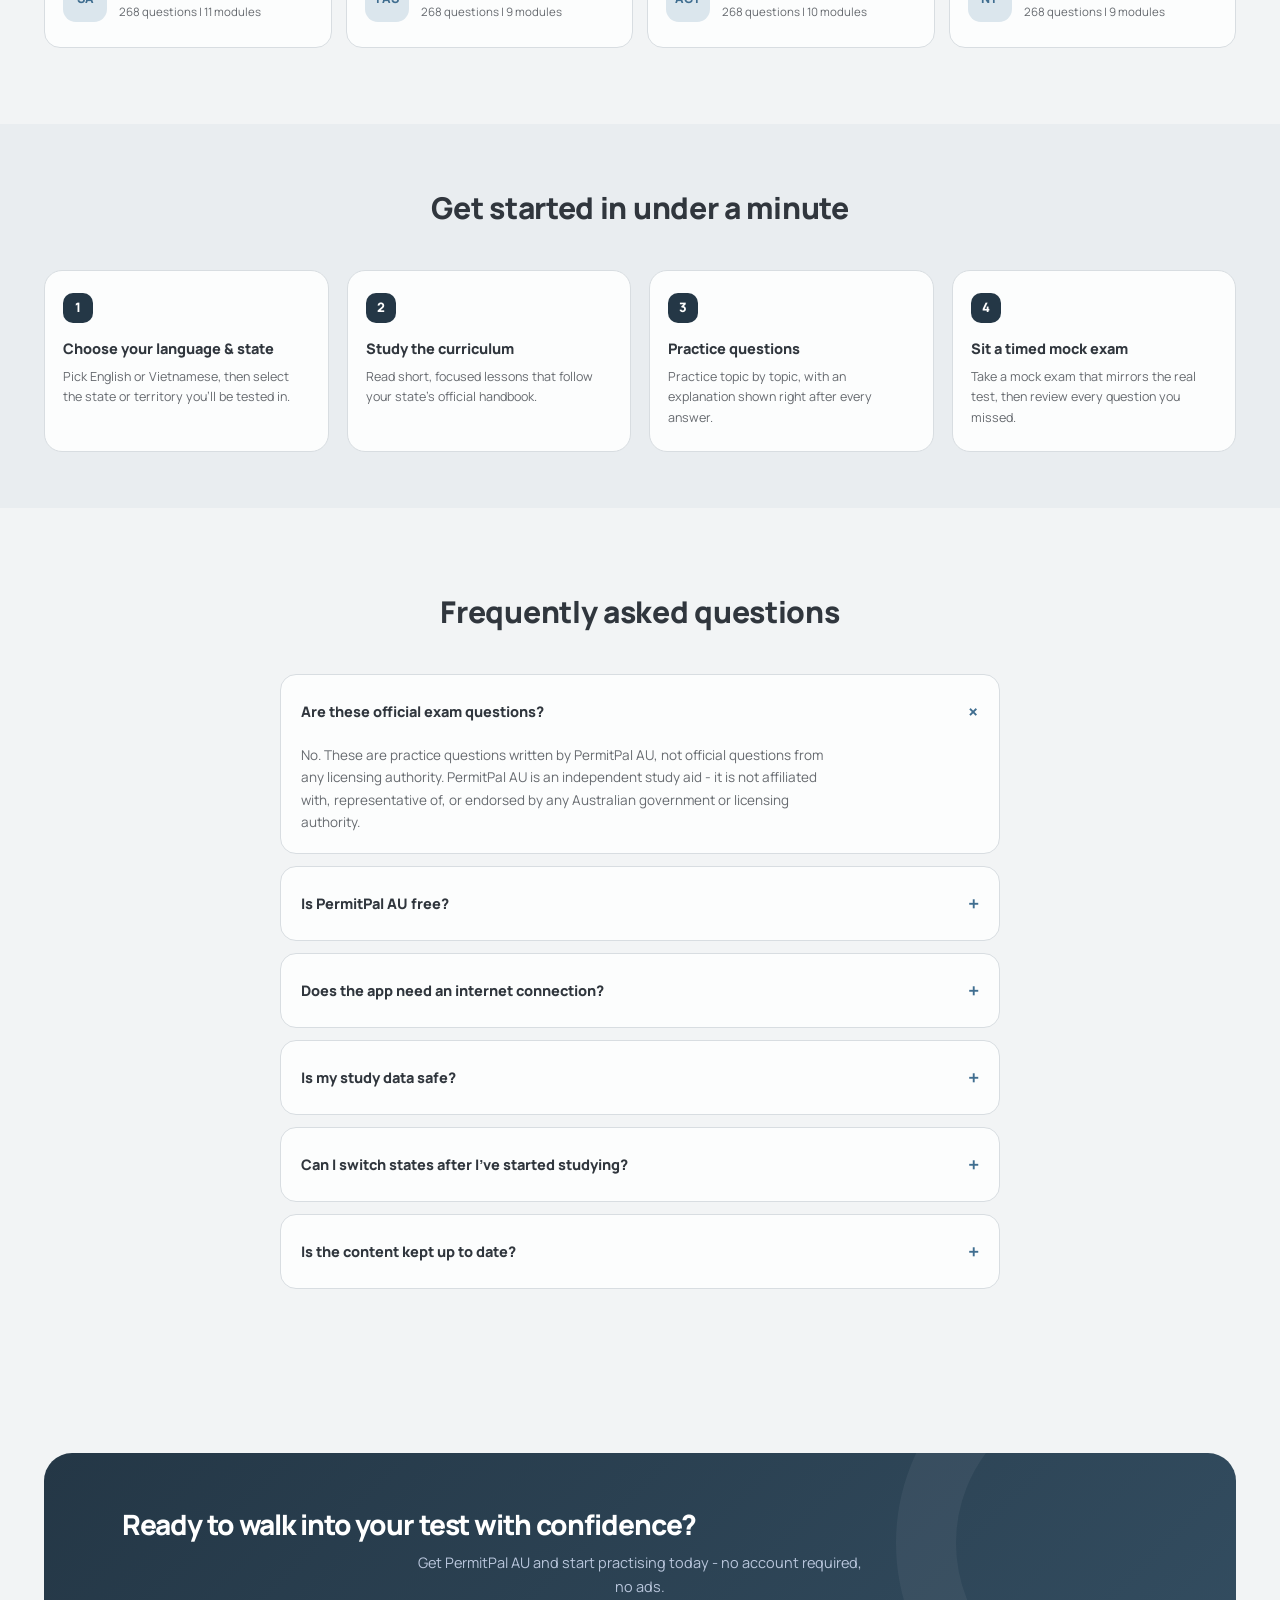
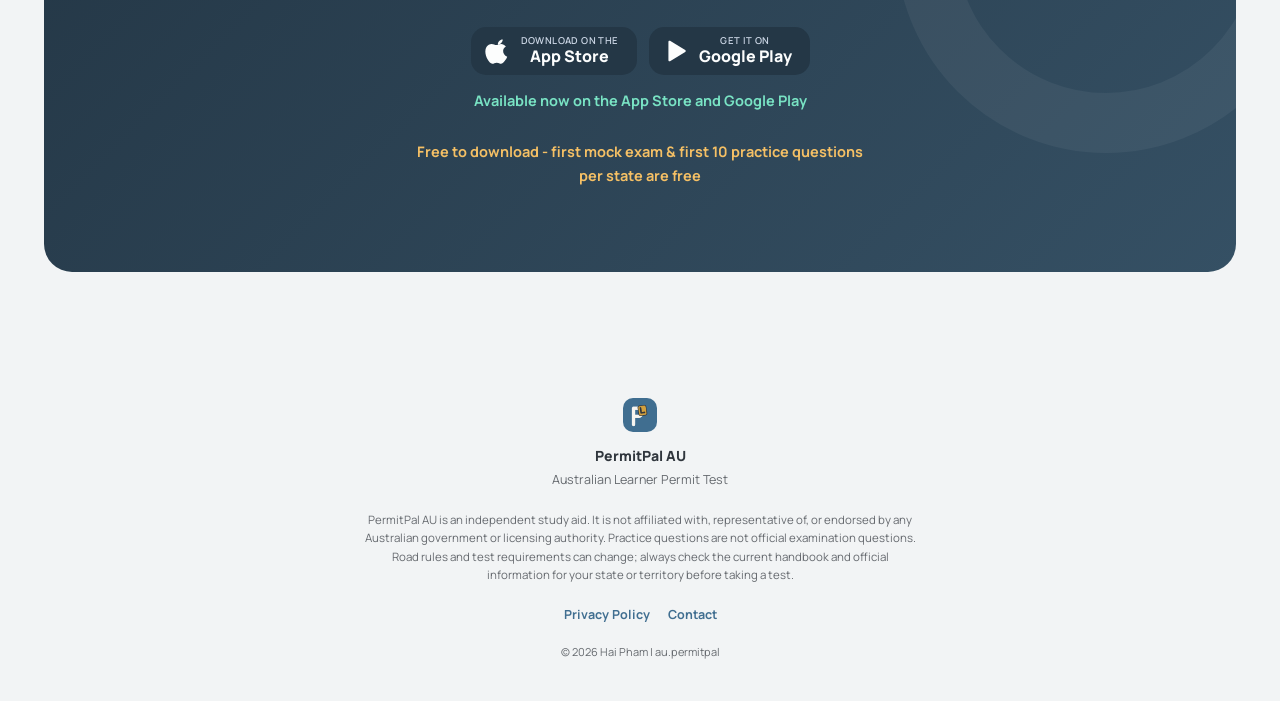
==== commit 95bd1cb4: "Publish website from private source" ====
--- a/index.html
+++ b/index.html
@@ -9,8 +9,17 @@
     />
     <title>PermitPal AU - Australian Learner Permit Test prep, by state</title>
     <meta name="apple-itunes-app" content="app-id=6799612112" />
-    <link rel="icon" type="image/png" sizes="32x32" href="/assets/favicon-32-7gtIOHCT.png" />
-    <link rel="apple-touch-icon" sizes="180x180" href="/assets/apple-touch-icon-DotVtr8G.png" />
+    <link
+      rel="icon"
+      type="image/png"
+      sizes="32x32"
+      href="/assets/favicon-32-7gtIOHCT.png"
+    />
+    <link
+      rel="apple-touch-icon"
+      sizes="180x180"
+      href="/assets/apple-touch-icon-DotVtr8G.png"
+    />
     <meta name="theme-color" content="#f2f4f5" />
     <script>
       try {
@@ -18,7 +27,7 @@
         if (t !== "system") document.documentElement.dataset.theme = t;
       } catch (e) {}
     </script>
-    <script type="module" crossorigin src="/assets/main-CfP4pfYh.js"></script>
+    <script type="module" crossorigin src="/assets/main-BIEl1_uS.js"></script>
     <link rel="stylesheet" crossorigin href="/assets/style-BYxWeM2y.css">
   </head>
   <body>
